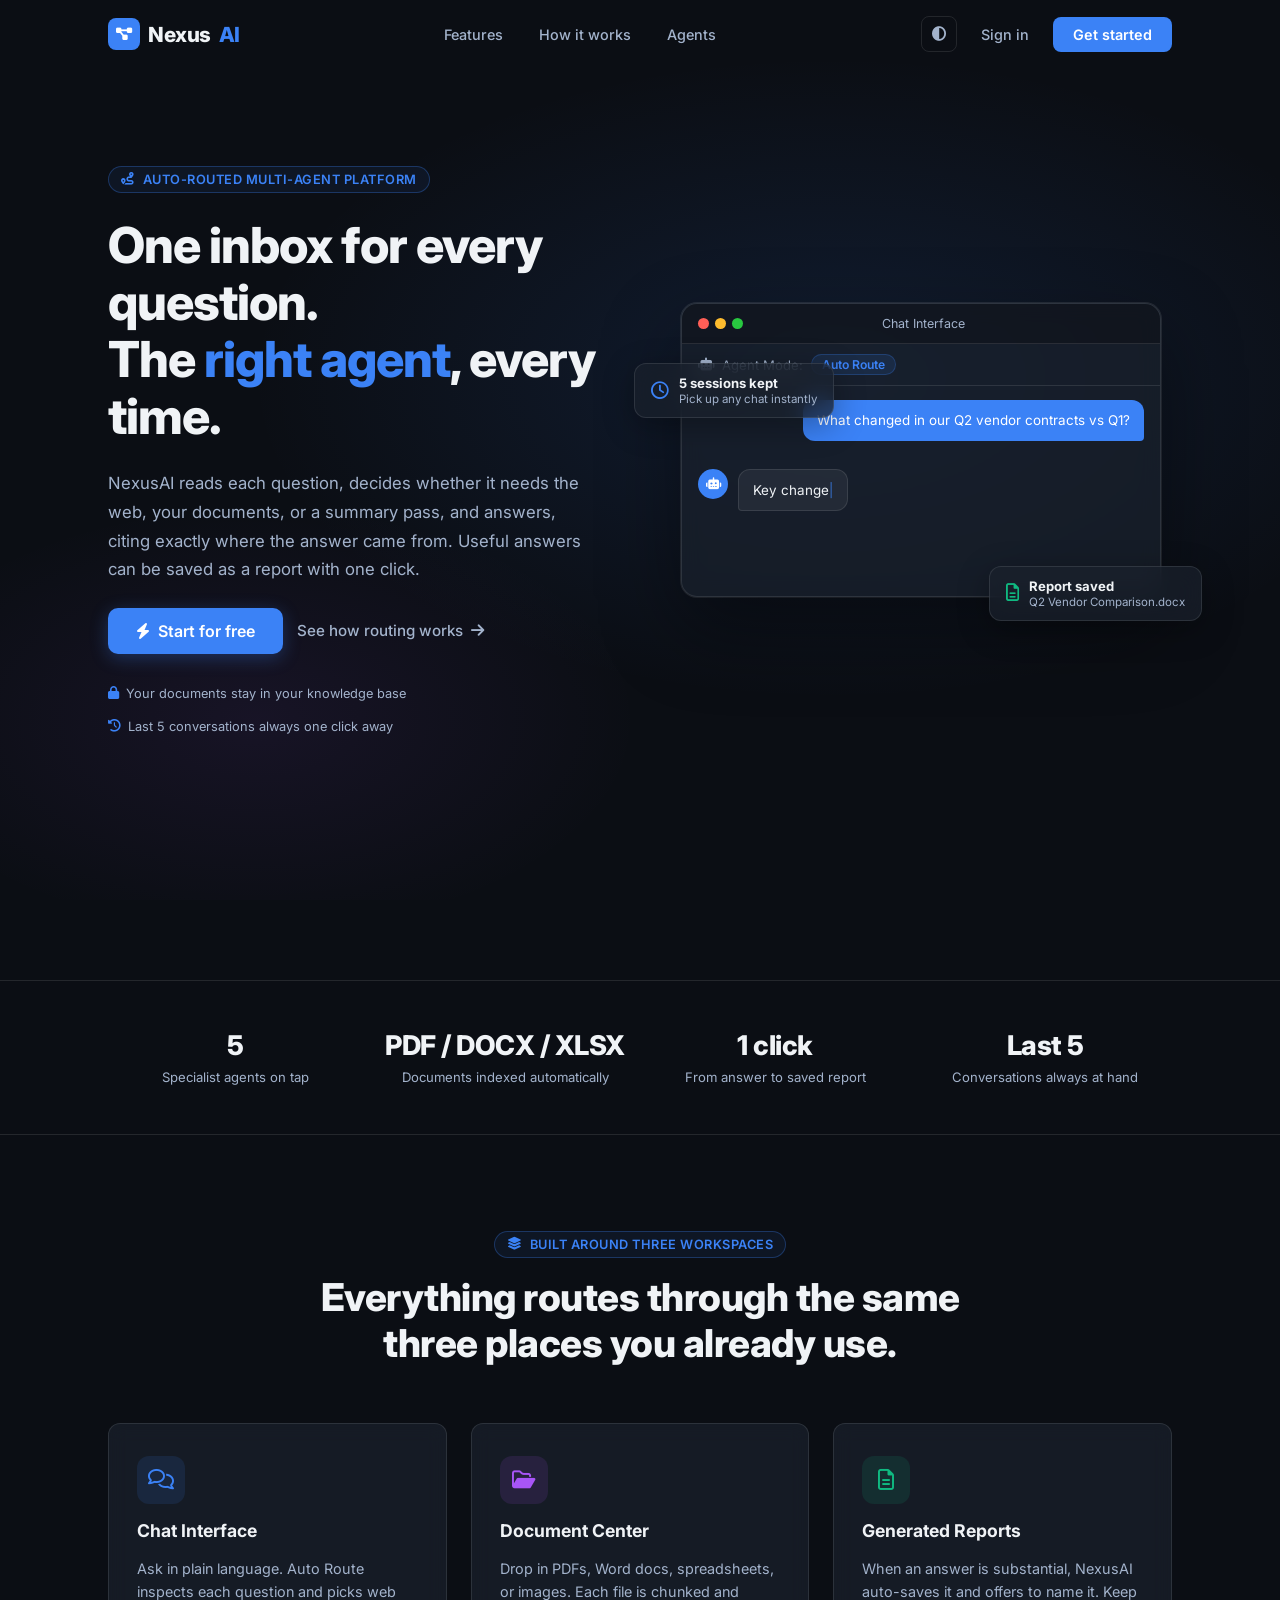
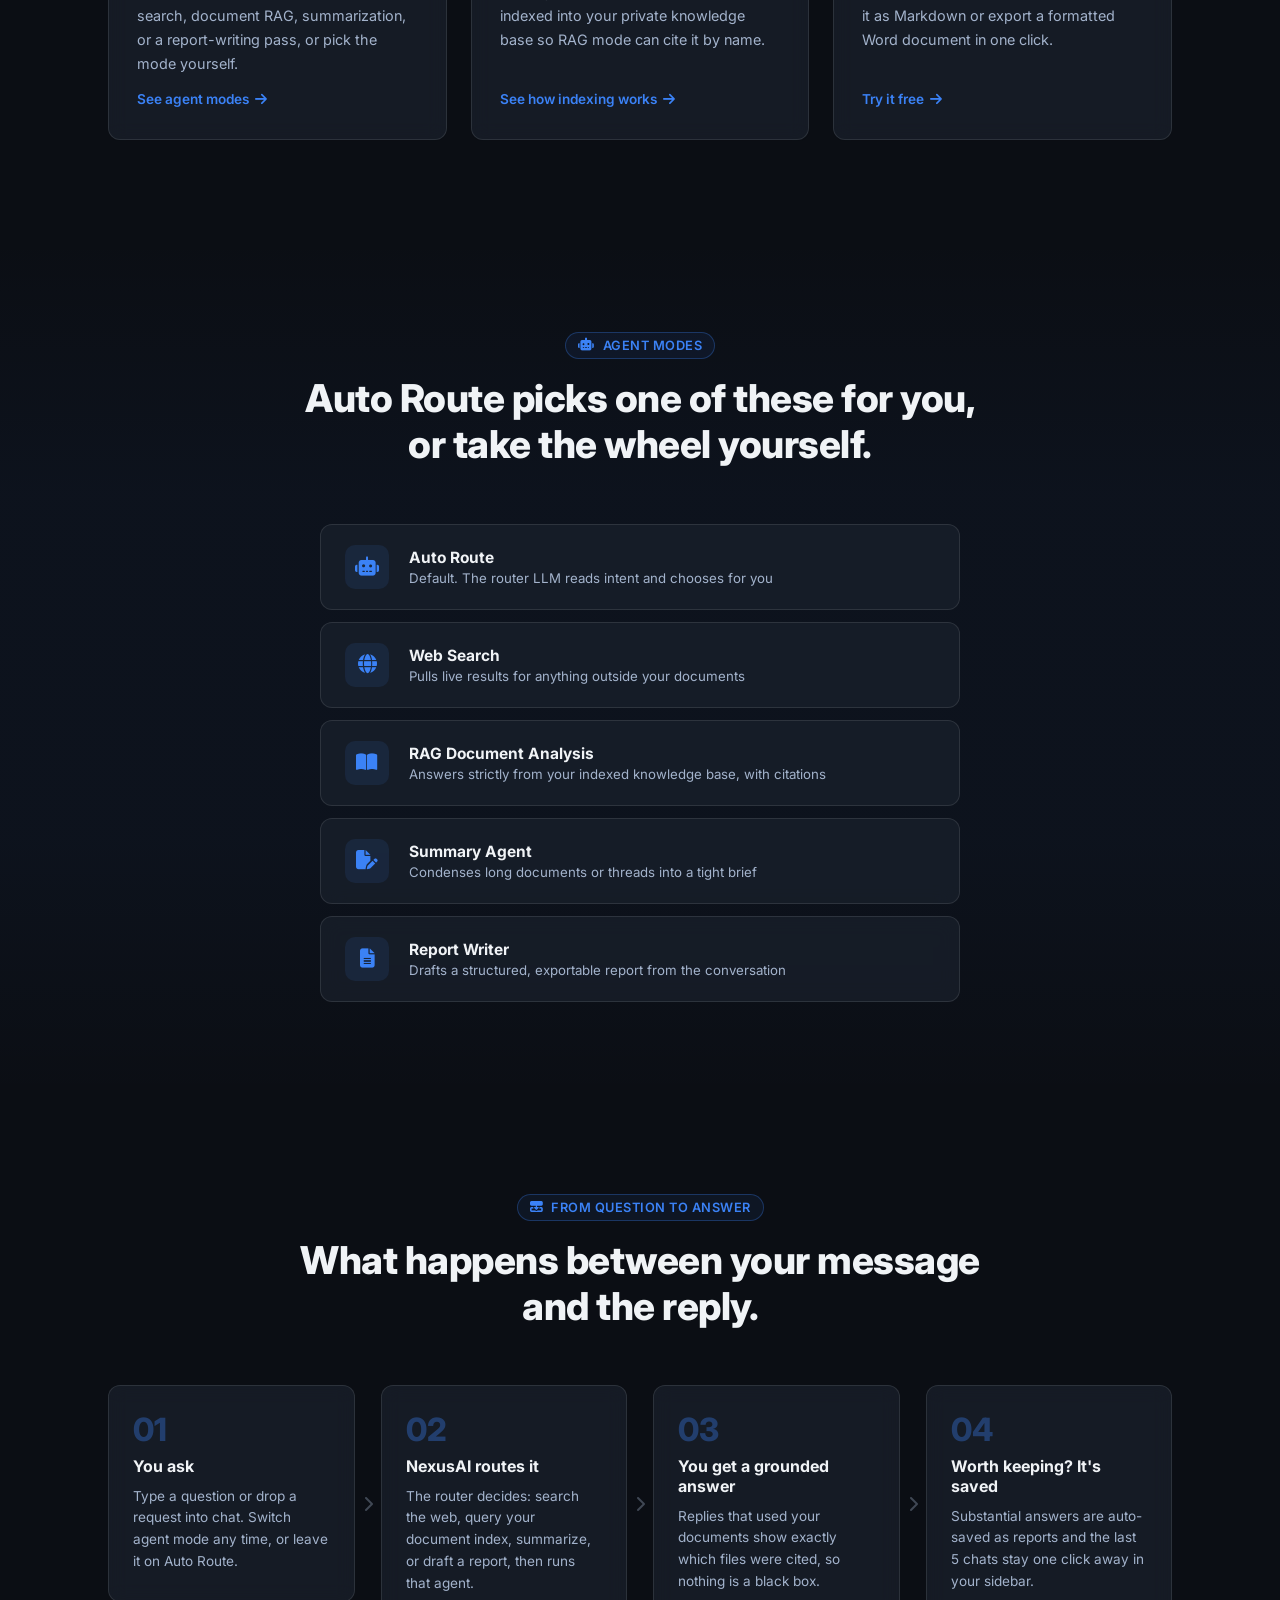
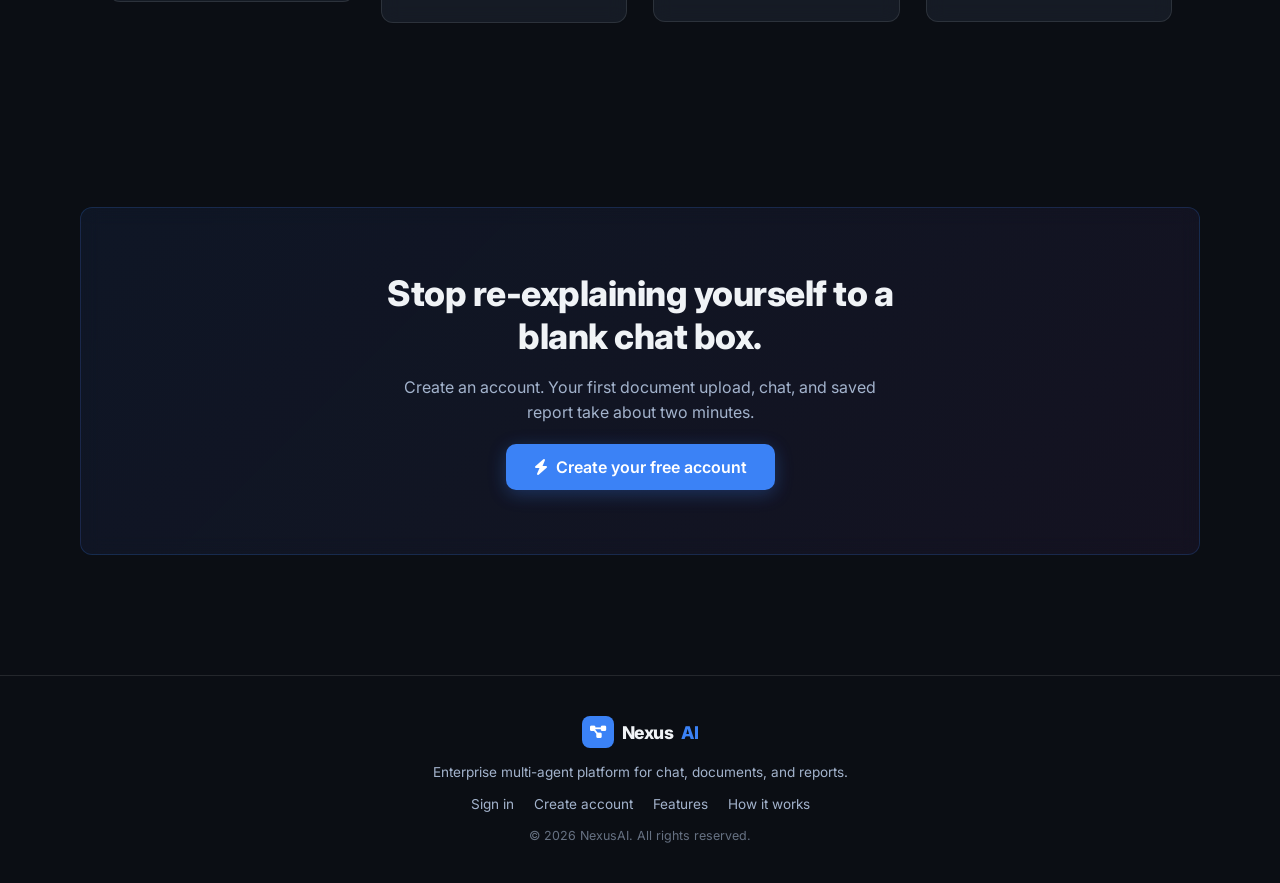
==== frontend/landing.html @ b915a21a "Done some changes , added fetaure of session hisotry tab too" ====
<!DOCTYPE html>
<html lang="en" data-theme="dark">
<head>
    <meta charset="UTF-8">
    <meta name="viewport" content="width=device-width, initial-scale=1.0">
    <title>NexusAI &mdash; Enterprise Multi-Agent AI Platform</title>
    <meta name="description" content="NexusAI routes every question to the right agent, grounds answers in your own documents, and turns the good ones into reports, automatically.">

    <!-- Fonts -->
    <link rel="preconnect" href="https://fonts.googleapis.com">
    <link rel="preconnect" href="https://fonts.gstatic.com" crossorigin>
    <link href="https://fonts.googleapis.com/css2?family=Inter:wght@300;400;500;600;700;800&display=swap" rel="stylesheet">
    <!-- Icons -->
    <link rel="stylesheet" href="https://cdnjs.cloudflare.com/ajax/libs/font-awesome/6.4.0/css/all.min.css">
    <!-- Shared product theme + landing-only styles -->
    <link rel="stylesheet" href="css/style.css?v=5">
    <link rel="stylesheet" href="css/landing.css?v=1">
</head>
<body class="landing-body">

    <!-- Nav -->
    <header class="ld-nav" id="ld-nav">
        <div class="ld-container ld-nav-inner">
            <div class="ld-brand">
                <span class="ld-brand-mark"><i class="fa-solid fa-diagram-project"></i></span>
                Nexus<span class="highlight">AI</span>
            </div>
            <nav class="ld-nav-links">
                <a href="#features">Features</a>
                <a href="#workflow">How it works</a>
                <a href="#agents">Agents</a>
            </nav>
            <div class="ld-nav-actions">
                <button class="ld-icon-btn" id="ld-theme-toggle" title="Toggle theme" aria-label="Toggle theme">
                    <i class="fa-solid fa-circle-half-stroke"></i>
                </button>
                <a href="login.html" class="ld-link-btn">Sign in</a>
                <a href="register.html" class="primary-btn ld-cta-btn">Get started</a>
            </div>
        </div>
    </header>

    <main>
        <!-- Hero -->
        <section class="ld-hero">
            <div class="ld-hero-glow" aria-hidden="true"></div>
            <div class="ld-container ld-hero-grid">
                <div class="ld-hero-copy">
                    <span class="ld-eyebrow"><i class="fa-solid fa-route"></i> Auto-routed multi-agent platform</span>
                    <h1>One inbox for every question.<br>The <span class="highlight">right agent</span>, every time.</h1>
                    <p class="ld-hero-sub">
                        NexusAI reads each question, decides whether it needs the web, your documents, or a summary
                        pass, and answers, citing exactly where the answer came from. Useful answers can be saved
                        as a report with one click.
                    </p>
                    <div class="ld-hero-actions">
                        <a href="register.html" class="primary-btn ld-cta-btn ld-cta-lg">
                            <i class="fa-solid fa-bolt"></i> Start for free
                        </a>
                        <a href="#workflow" class="ld-ghost-btn">
                            See how routing works <i class="fa-solid fa-arrow-right"></i>
                        </a>
                    </div>
                    <div class="ld-hero-trust">
                        <div class="ld-trust-item"><i class="fa-solid fa-lock"></i> Your documents stay in your knowledge base</div>
                        <div class="ld-trust-item"><i class="fa-solid fa-clock-rotate-left"></i> Last 5 conversations always one click away</div>
                    </div>
                </div>

                <!-- Signature element: live recreation of the actual chat UI -->
                <div class="ld-hero-mockup">
                    <div class="ld-mockup-window glass-panel">
                        <div class="ld-mockup-titlebar">
                            <div class="ld-mockup-dots"><span></span><span></span><span></span></div>
                            <span class="ld-mockup-titletext">Chat Interface</span>
                        </div>
                        <div class="ld-mockup-agentbar">
                            <i class="fa-solid fa-robot"></i>
                            <span>Agent Mode:</span>
                            <span class="ld-mockup-pill" id="ld-agent-pill">Auto Route</span>
                        </div>
                        <div class="ld-mockup-msg ld-mockup-msg-user">
                            <div class="ld-mockup-bubble">What changed in our Q2 vendor contracts vs Q1?</div>
                        </div>
                        <div class="ld-mockup-msg ld-mockup-msg-bot">
                            <div class="ld-mockup-avatar"><i class="fa-solid fa-robot"></i></div>
                            <div class="ld-mockup-bubble">
                                <span id="ld-type-target"></span><span class="ld-cursor">|</span>
                            </div>
                        </div>
                        <div class="ld-mockup-sources" id="ld-mockup-sources">
                            <span class="source-label"><i class="fa-solid fa-book-open"></i> From your documents:</span>
                            <span class="source-pill"><i class="fa-regular fa-file-pdf"></i> vendor_contract_q1.pdf</span>
                            <span class="source-pill"><i class="fa-regular fa-file-pdf"></i> vendor_contract_q2.pdf</span>
                        </div>
                    </div>
                    <div class="ld-floating-card ld-floating-report">
                        <i class="fa-regular fa-file-lines"></i>
                        <div>
                            <strong>Report saved</strong>
                            <span>Q2 Vendor Comparison.docx</span>
                        </div>
                    </div>
                    <div class="ld-floating-card ld-floating-history">
                        <i class="fa-regular fa-clock"></i>
                        <div>
                            <strong>5 sessions kept</strong>
                            <span>Pick up any chat instantly</span>
                        </div>
                    </div>
                </div>
            </div>
        </section>

        <!-- Stat strip -->
        <section class="ld-stats">
            <div class="ld-container ld-stats-row">
                <div class="ld-stat"><span class="ld-stat-num">5</span><span class="ld-stat-label">Specialist agents on tap</span></div>
                <div class="ld-stat"><span class="ld-stat-num">PDF / DOCX / XLSX</span><span class="ld-stat-label">Documents indexed automatically</span></div>
                <div class="ld-stat"><span class="ld-stat-num">1 click</span><span class="ld-stat-label">From answer to saved report</span></div>
                <div class="ld-stat"><span class="ld-stat-num">Last 5</span><span class="ld-stat-label">Conversations always at hand</span></div>
            </div>
        </section>

        <!-- Features -->
        <section class="ld-section" id="features">
            <div class="ld-container">
                <div class="ld-section-head">
                    <span class="ld-eyebrow"><i class="fa-solid fa-layer-group"></i> Built around three workspaces</span>
                    <h2>Everything routes through the same three places you already use.</h2>
                </div>

                <div class="ld-feature-grid">
                    <article class="ld-feature-card glass-panel">
                        <div class="ld-feature-icon" style="--icon-color:#3b82f6"><i class="fa-regular fa-comments"></i></div>
                        <h3>Chat Interface</h3>
                        <p>Ask in plain language. Auto Route inspects each question and picks web search, document
                        RAG, summarization, or a report-writing pass, or pick the mode yourself.</p>
                        <a class="ld-feature-link" href="#agents">See agent modes <i class="fa-solid fa-arrow-right"></i></a>
                    </article>

                    <article class="ld-feature-card glass-panel">
                        <div class="ld-feature-icon" style="--icon-color:#a855f7"><i class="fa-regular fa-folder-open"></i></div>
                        <h3>Document Center</h3>
                        <p>Drop in PDFs, Word docs, spreadsheets, or images. Each file is chunked and indexed into
                        your private knowledge base so RAG mode can cite it by name.</p>
                        <a class="ld-feature-link" href="#workflow">See how indexing works <i class="fa-solid fa-arrow-right"></i></a>
                    </article>

                    <article class="ld-feature-card glass-panel">
                        <div class="ld-feature-icon" style="--icon-color:#10b981"><i class="fa-regular fa-file-lines"></i></div>
                        <h3>Generated Reports</h3>
                        <p>When an answer is substantial, NexusAI auto-saves it and offers to name it. Keep it as
                        Markdown or export a formatted Word document in one click.</p>
                        <a class="ld-feature-link" href="register.html">Try it free <i class="fa-solid fa-arrow-right"></i></a>
                    </article>
                </div>
            </div>
        </section>

        <!-- Agent modes detail -->
        <section class="ld-section ld-agents-section" id="agents">
            <div class="ld-container">
                <div class="ld-section-head">
                    <span class="ld-eyebrow"><i class="fa-solid fa-robot"></i> Agent modes</span>
                    <h2>Auto Route picks one of these for you, or take the wheel yourself.</h2>
                </div>
                <div class="ld-agent-list">
                    <div class="ld-agent-row glass-panel">
                        <span class="ld-agent-emoji"><i class="fa-solid fa-robot"></i></span>
                        <div class="ld-agent-text"><strong>Auto Route</strong><span>Default. The router LLM reads intent and chooses for you</span></div>
                    </div>
                    <div class="ld-agent-row glass-panel">
                        <span class="ld-agent-emoji"><i class="fa-solid fa-globe"></i></span>
                        <div class="ld-agent-text"><strong>Web Search</strong><span>Pulls live results for anything outside your documents</span></div>
                    </div>
                    <div class="ld-agent-row glass-panel">
                        <span class="ld-agent-emoji"><i class="fa-solid fa-book-open"></i></span>
                        <div class="ld-agent-text"><strong>RAG Document Analysis</strong><span>Answers strictly from your indexed knowledge base, with citations</span></div>
                    </div>
                    <div class="ld-agent-row glass-panel">
                        <span class="ld-agent-emoji"><i class="fa-solid fa-file-pen"></i></span>
                        <div class="ld-agent-text"><strong>Summary Agent</strong><span>Condenses long documents or threads into a tight brief</span></div>
                    </div>
                    <div class="ld-agent-row glass-panel">
                        <span class="ld-agent-emoji"><i class="fa-solid fa-file-lines"></i></span>
                        <div class="ld-agent-text"><strong>Report Writer</strong><span>Drafts a structured, exportable report from the conversation</span></div>
                    </div>
                </div>
            </div>
        </section>

        <!-- How it works -->
        <section class="ld-section" id="workflow">
            <div class="ld-container">
                <div class="ld-section-head">
                    <span class="ld-eyebrow"><i class="fa-solid fa-diagram-next"></i> From question to answer</span>
                    <h2>What happens between your message and the reply.</h2>
                </div>

                <div class="ld-flow">
                    <div class="ld-flow-step glass-panel">
                        <span class="ld-flow-index">01</span>
                        <h4>You ask</h4>
                        <p>Type a question or drop a request into chat. Switch agent mode any time, or leave it on Auto Route.</p>
                    </div>
                    <i class="fa-solid fa-chevron-right ld-flow-arrow" aria-hidden="true"></i>
                    <div class="ld-flow-step glass-panel">
                        <span class="ld-flow-index">02</span>
                        <h4>NexusAI routes it</h4>
                        <p>The router decides: search the web, query your document index, summarize, or draft a report, then runs that agent.</p>
                    </div>
                    <i class="fa-solid fa-chevron-right ld-flow-arrow" aria-hidden="true"></i>
                    <div class="ld-flow-step glass-panel">
                        <span class="ld-flow-index">03</span>
                        <h4>You get a grounded answer</h4>
                        <p>Replies that used your documents show exactly which files were cited, so nothing is a black box.</p>
                    </div>
                    <i class="fa-solid fa-chevron-right ld-flow-arrow" aria-hidden="true"></i>
                    <div class="ld-flow-step glass-panel">
                        <span class="ld-flow-index">04</span>
                        <h4>Worth keeping? It's saved</h4>
                        <p>Substantial answers are auto-saved as reports and the last 5 chats stay one click away in your sidebar.</p>
                    </div>
                </div>
            </div>
        </section>

        <!-- CTA -->
        <section class="ld-cta-section">
            <div class="ld-container ld-cta-box glass-panel">
                <h2>Stop re-explaining yourself to a blank chat box.</h2>
                <p>Create an account. Your first document upload, chat, and saved report take about two minutes.</p>
                <a href="register.html" class="primary-btn ld-cta-btn ld-cta-lg">
                    <i class="fa-solid fa-bolt"></i> Create your free account
                </a>
            </div>
        </section>
    </main>

    <!-- Footer -->
    <footer class="ld-footer">
        <div class="ld-container ld-footer-inner">
            <div class="ld-brand ld-footer-brand">
                <span class="ld-brand-mark"><i class="fa-solid fa-diagram-project"></i></span>
                Nexus<span class="highlight">AI</span>
            </div>
            <p class="ld-footer-tag">Enterprise multi-agent platform for chat, documents, and reports.</p>
            <div class="ld-footer-links">
                <a href="login.html">Sign in</a>
                <a href="register.html">Create account</a>
                <a href="#features">Features</a>
                <a href="#workflow">How it works</a>
            </div>
            <p class="ld-footer-copy">&copy; <span id="ld-year"></span> NexusAI. All rights reserved.</p>
        </div>
    </footer>

    <script src="js/landing.js?v=1"></script>
</body>
</html>
---- frontend/css/style.css ----
/* CSS Custom Properties & Theming */
:root {
    /* Dark Theme (Default) */
    --bg-main: #0B0E14;
    --bg-sidebar: #121822;
    --bg-panel: rgba(26, 33, 45, 0.7);
    --border-color: rgba(255, 255, 255, 0.1);
    
    --text-primary: #f0f3f6;
    --text-secondary: #a3b3cc;
    
    --accent-color: #3b82f6;
    --accent-hover: #2563eb;
    
    --success: #10b981;
    --error: #ef4444;
    --warning: #f59e0b;
    
    --font-family: 'Inter', sans-serif;
    
    --transition-fast: 0.2s ease;
}

[data-theme="light"] {
    --bg-main: #f8fafc;
    --bg-sidebar: #ffffff;
    --bg-panel: rgba(255, 255, 255, 0.9);
    --border-color: rgba(0, 0, 0, 0.1);
    
    --text-primary: #1e293b;
    --text-secondary: #64748b;
}

/* Global Reset */
* { box-sizing: border-box; margin: 0; padding: 0; }

body {
    font-family: var(--font-family);
    background-color: var(--bg-main);
    color: var(--text-primary);
    overflow: hidden;
    height: 100vh;
}

/* Glassmorphism Classes */
.glass-panel {
    background: var(--bg-panel);
    backdrop-filter: blur(10px);
    -webkit-backdrop-filter: blur(10px);
    border: 1px solid var(--border-color);
    border-radius: 12px;
}

/* App Layout */
.app-layout {
    display: flex;
    height: 100vh;
}

/* Sidebar */
.sidebar {
    width: 280px;
    background-color: var(--bg-sidebar);
    border-right: 1px solid var(--border-color);
    display: flex;
    flex-direction: column;
    padding: 20px;
    transition: var(--transition-fast);
}

.brand { text-align: center; margin-bottom: 20px; }
.sidebar-header { margin-bottom: 24px; padding-left: 10px; }
.sidebar-header h2 { font-weight: 700; font-size: 1.5rem; letter-spacing: -0.5px;}
.highlight { color: var(--accent-color); }

.new-chat-btn {
    background-color: var(--accent-color);
    color: white;
    border: none;
    padding: 12px;
    border-radius: 8px;
    font-weight: 600;
    font-size: 0.95rem;
    cursor: pointer;
    transition: var(--transition-fast);
    display: flex;
    align-items: center;
    justify-content: center;
    gap: 8px;
    margin-bottom: 24px;
}
.new-chat-btn:hover { background-color: var(--accent-hover); transform: translateY(-1px); }

.nav-group { margin-bottom: 20px; flex: 1; overflow-y: auto;}
.nav-group h3 { font-size: 0.75rem; text-transform: uppercase; color: var(--text-secondary); margin-bottom: 12px; padding-left: 10px; font-weight: 600; letter-spacing: 0.5px;}

.nav-links { list-style: none; }
.nav-links li {
    padding: 10px 12px;
    border-radius: 8px;
    margin-bottom: 4px;
    cursor: pointer;
    color: var(--text-secondary);
    display: flex;
    align-items: center;
    gap: 12px;
    font-size: 0.95rem;
    font-weight: 500;
    transition: var(--transition-fast);
}
.nav-links li:hover { background: rgba(255, 255, 255, 0.05); color: var(--text-primary); }
.nav-links li.active { background: rgba(59, 130, 246, 0.1); color: var(--accent-color); font-weight: 600;}
[data-theme="light"] .nav-links li:hover { background: rgba(0, 0, 0, 0.05); }

.sidebar-footer { border-top: 1px solid var(--border-color); padding-top: 20px; }

/* Main Content Area */
.main-content {
    flex: 1;
    display: flex;
    flex-direction: column;
    position: relative;
    overflow: hidden;
}

.page-section {
    display: none;
    flex-direction: column;
    height: 100%;
    padding: 20px 40px;
    overflow-y: auto;
}
.page-section.active { display: flex; }

.page-header { margin-bottom: 30px; display: flex; justify-content: space-between; align-items: center; }

/* Chat UI */
.chat-container { flex: 1; display: flex; flex-direction: column; max-width: 900px; margin: 0 auto; width: 100%; position: relative;}
.chat-messages { flex: 1; overflow-y: auto; padding-bottom: 100px; }
.message { display: flex; gap: 16px; margin-bottom: 24px; animation: fadeIn 0.3s ease; }
@keyframes fadeIn { from { opacity: 0; transform: translateY(10px); } to { opacity: 1; transform: translateY(0); } }

.message .avatar {
    width: 36px; height: 36px; border-radius: 50%; display: flex; align-items: center; justify-content: center; font-size: 1.1rem; flex-shrink: 0;
}
.user-msg .avatar { background: var(--bg-panel); border: 1px solid var(--border-color); }
.assistant-msg .avatar { background: var(--accent-color); color: white; }

.message .content { flex: 1; line-height: 1.6; font-size: 0.95rem; }
.message .content p { margin-bottom: 12px; }
.message .content pre { background: #1e1e1e; padding: 12px; border-radius: 8px; overflow-x: auto; font-family: monospace; }
.message .content code { font-family: monospace; background: rgba(128,128,128,0.2); padding: 2px 4px; border-radius: 4px; }

/* Chat Input */
.chat-input-area {
    position: absolute; bottom: 20px; left: 0; right: 0; padding-top: 10px; background: linear-gradient(0deg, var(--bg-main) 80%, transparent);
}
.input-wrapper { display: flex; align-items: flex-end; padding: 12px 16px; border-radius: 12px; }
.input-wrapper textarea {
    flex: 1; background: transparent; border: none; color: var(--text-primary); font-family: var(--font-family); font-size: 1rem; resize: none; max-height: 200px; outline: none; padding: 4px 0; line-height: 1.5;
}
.send-btn { 
    background: var(--accent-color); color: white; border: none; width: 36px; height: 36px; border-radius: 8px; cursor: pointer; transition: 0.2s; display: flex; align-items: center; justify-content: center;
}
.send-btn:hover { background: var(--accent-hover); }

/* Document Center UI & General Components */
.dashboard-stats { display: flex; gap: 20px; margin-bottom: 30px; }
.stat-card { padding: 20px; flex: 1; display: flex; align-items: center; gap: 20px; border-radius: 12px; }
.stat-card i { font-size: 2rem; color: var(--accent-color); }
.stat-info .stat-value { font-size: 1.8rem; font-weight: 700; display: block;}
.stat-info .stat-label { color: var(--text-secondary); font-size: 0.85rem;}

.upload-area {
    border: 2px dashed var(--border-color);
    padding: 36px 40px;
    text-align: center;
    border-radius: 16px;
    margin-bottom: 24px;
    transition: 0.3s;
    display: flex;
    flex-direction: column;
    align-items: center;
}
.upload-area.dragover { border-color: var(--accent-color); background: rgba(59, 130, 246, 0.05); }
.display-icon { font-size: 3rem; color: var(--text-secondary); margin-bottom: 16px; }

.primary-btn { background: var(--accent-color); color: #ffffff; border: none; padding: 10px 20px; border-radius: 8px; font-weight: 600; font-size: 0.95rem; cursor: pointer; }
.primary-btn:hover { background: var(--accent-hover); }

.data-table { width: 100%; border-collapse: collapse; text-align: left; }
.data-table th, .data-table td { padding: 14px 16px; border-bottom: 1px solid var(--border-color); }
.data-table th { color: var(--text-secondary); font-weight: 600; font-size: 0.85rem; text-transform: uppercase; }

/* Auth Layout */
.container-centered { display: flex; align-items: center; justify-content: center; }
.auth-card { width: 100%; max-width: 400px; padding: 40px; text-align: center; }
.input-group { position: relative; margin-bottom: 20px; }
.input-group i { position: absolute; left: 14px; top: 14px; color: var(--text-secondary); }
.input-group input { width: 100%; padding: 12px 14px 12px 40px; background: rgba(0,0,0,0.2); border: 1px solid var(--border-color); border-radius: 8px; color: var(--text-primary); outline: none; font-family: var(--font-family); font-size: 0.95rem; transition: var(--transition-fast); }
.input-group input:focus { border-color: var(--accent-color); }
.input-group input:-webkit-autofill,
.input-group input:-webkit-autofill:hover,
.input-group input:-webkit-autofill:focus {
    -webkit-text-fill-color: var(--text-primary);
    -webkit-box-shadow: 0 0 0px 1000px rgba(0,0,0,0.2) inset;
    box-shadow: 0 0 0px 1000px rgba(0,0,0,0.2) inset;
    caret-color: var(--text-primary);
}
[data-theme="light"] .input-group input { background: white;}
[data-theme="light"] .input-group input:-webkit-autofill,
[data-theme="light"] .input-group input:-webkit-autofill:hover,
[data-theme="light"] .input-group input:-webkit-autofill:focus {
    -webkit-text-fill-color: var(--text-primary);
    -webkit-box-shadow: 0 0 0px 1000px white inset;
    box-shadow: 0 0 0px 1000px white inset;
}
.full-width { width: 100%; }

.divider { display: flex; align-items: center; text-align: center; color: var(--text-secondary); font-size: 0.8rem; margin: 20px 0; }
.divider::before, .divider::after { content: ""; flex: 1; border-bottom: 1px solid var(--border-color); }
.divider span { padding: 0 12px; }

.oauth-btn {
    display: flex;
    align-items: center;
    justify-content: center;
    gap: 10px;
    background: var(--bg-panel);
    border: 1px solid var(--border-color);
    color: var(--text-primary);
    padding: 12px 20px;
    border-radius: 8px;
    font-weight: 500;
    font-size: 0.95rem;
    font-family: var(--font-family);
    cursor: pointer;
    transition: var(--transition-fast);
}
.oauth-btn i { color: #ea4335; font-size: 1rem; }
.oauth-btn:hover { background: rgba(255, 255, 255, 0.06); border-color: var(--accent-color); transform: translateY(-1px); }
[data-theme="light"] .oauth-btn { background: white; }
[data-theme="light"] .oauth-btn:hover { background: #f8fafc; }

.error-text { color: var(--error); font-size: 0.85rem; margin-top: 16px; }

.auth-footer { margin-top: 24px; font-size: 0.9rem; color: var(--text-secondary); }
.auth-footer a { color: var(--accent-color); font-weight: 600; text-decoration: none; }
.auth-footer a:hover { text-decoration: underline; }

/* ── Document Center ── */
.doc-center-tip {
    display: flex;
    align-items: center;
    gap: 10px;
    padding: 10px 16px;
    font-size: 0.85rem;
    color: var(--text-secondary);
    border-radius: 8px;
}

.upload-type-pills {
    display: flex;
    flex-wrap: wrap;
    justify-content: center;
    gap: 8px;
    margin-bottom: 20px;
}

.type-pill {
    display: inline-flex;
    align-items: center;
    gap: 6px;
    padding: 4px 12px;
    border-radius: 20px;
    font-size: 0.78rem;
    font-weight: 500;
    background: rgba(59,130,246,0.08);
    border: 1px solid rgba(59,130,246,0.2);
    color: var(--text-secondary);
}

.progress-bar-container {
    width: 100%;
    max-width: 400px;
    margin: 16px auto 0;
    background: rgba(255,255,255,0.07);
    border-radius: 8px;
    height: 6px;
    overflow: hidden;
}

.progress-bar {
    height: 100%;
    background: linear-gradient(90deg, var(--accent-color), #a855f7);
    border-radius: 8px;
    transition: width 0.3s ease;
}

.documents-list-container { margin-top: 10px; }

.doc-name-cell {
    display: flex;
    align-items: center;
    gap: 10px;
    max-width: 280px;
}

.doc-filename {
    overflow: hidden;
    text-overflow: ellipsis;
    white-space: nowrap;
    max-width: 240px;
}

.file-type-badge {
    background: rgba(255,255,255,0.06);
    border: 1px solid var(--border-color);
    color: var(--text-secondary);
    padding: 3px 8px;
    border-radius: 4px;
    font-size: 0.72rem;
    font-weight: 600;
    letter-spacing: 0.5px;
}

.doc-status-badge {
    display: inline-block;
    padding: 3px 10px;
    border-radius: 20px;
    font-size: 0.75rem;
    font-weight: 600;
}
.status-indexed  { background: rgba(16,185,129,0.12); color: #10b981; }
.status-failed   { background: rgba(239,68,68,0.12);  color: #ef4444; }
.status-noindex  { background: rgba(245,158,11,0.12); color: #f59e0b; }
.status-pending  { background: rgba(59,130,246,0.12); color: var(--accent-color); }

.doc-delete-btn {
    background: transparent;
    border: 1px solid rgba(239,68,68,0.3);
    color: #ef4444;
    width: 32px;
    height: 32px;
    border-radius: 6px;
    cursor: pointer;
    transition: var(--transition-fast);
    display: flex;
    align-items: center;
    justify-content: center;
}
.doc-delete-btn:hover { background: rgba(239,68,68,0.1); border-color: #ef4444; }

/* ── Upload zone browse button ── */
.upload-browse-btn {
    display: inline-flex;
    align-items: center;
    gap: 8px;
    background: linear-gradient(135deg, var(--accent-color), #6366f1);
    color: #fff;
    border: none;
    padding: 11px 28px;
    border-radius: 50px;
    font-family: var(--font-family);
    font-weight: 600;
    font-size: 0.95rem;
    cursor: pointer;
    box-shadow: 0 4px 18px rgba(59,130,246,0.35);
    transition: var(--transition-fast);
    margin-top: 4px;
}
.upload-browse-btn:hover {
    transform: translateY(-2px);
    box-shadow: 0 6px 24px rgba(59,130,246,0.5);
    background: linear-gradient(135deg, var(--accent-hover), #4f46e5);
}
.upload-browse-btn:active { transform: translateY(0); }

.refresh-btn {
    display: inline-flex;
    align-items: center;
    gap: 7px;
    background: rgba(59,130,246,0.1);
    border: 1px solid rgba(59,130,246,0.35);
    color: var(--accent-color);
    padding: 7px 18px;
    border-radius: 50px;
    font-family: var(--font-family);
    font-size: 0.85rem;
    font-weight: 600;
    cursor: pointer;
    transition: var(--transition-fast);
}
.refresh-btn:hover {
    background: rgba(59,130,246,0.2);
    border-color: var(--accent-color);
    color: #fff;
    transform: translateY(-1px);
}
.refresh-btn i { transition: transform 0.4s ease; }
.refresh-btn:hover i { transform: rotate(180deg); }

/* ── RAG Banner in Chat ── */
.rag-banner {
    display: flex;
    align-items: center;
    gap: 10px;
    background: rgba(168,85,247,0.08);
    border: 1px solid rgba(168,85,247,0.25);
    color: #a855f7;
    padding: 8px 16px;
    border-radius: 8px;
    font-size: 0.85rem;
    animation: fadeIn 0.3s ease;
}
.rag-banner.hidden { display: none; }

/* ── Source Citations in Chat Messages ── */
.source-citations {
    margin-top: 14px;
    padding-top: 12px;
    border-top: 1px solid var(--border-color);
    display: flex;
    flex-wrap: wrap;
    align-items: center;
    gap: 8px;
}

.source-label {
    font-size: 0.78rem;
    color: var(--text-secondary);
    font-weight: 600;
    display: flex;
    align-items: center;
    gap: 6px;
    white-space: nowrap;
}

.source-pill {
    display: inline-flex;
    align-items: center;
    gap: 6px;
    padding: 3px 10px;
    background: rgba(59,130,246,0.08);
    border: 1px solid rgba(59,130,246,0.2);
    color: var(--accent-color);
    border-radius: 20px;
    font-size: 0.78rem;
    font-weight: 500;
    text-decoration: none;
    max-width: 260px;
    overflow: hidden;
    text-overflow: ellipsis;
    white-space: nowrap;
    transition: var(--transition-fast);
}
a.source-pill:hover {
    background: rgba(59,130,246,0.18);
    border-color: var(--accent-color);
}

/* ── Misc ── */
.placeholder-text { color: var(--text-secondary); font-style: italic; }

/* Toast Notifications */
.toast-container { position: fixed; top: 20px; right: 20px; z-index: 9999; display: flex; flex-direction: column; gap: 10px; }
.toast { background: var(--bg-panel); color: var(--text-primary); padding: 12px 20px; border-radius: 8px; border-left: 4px solid var(--accent-color); box-shadow: 0 4px 6px rgba(0,0,0,0.1); animation: slideIn 0.3s ease;}
@keyframes slideIn { from { transform: translateX(100%); } to { transform: translateX(0); } }

.hidden-file-input { display: none; }
.mt-2 { margin-top: 20px; }

.agent-selector select { background: transparent; color: var(--text-primary); border: 1px solid var(--border-color); padding: 8px 12px; border-radius: 6px; outline: none; margin-left: 10px;}
.agent-status { font-size: 0.75rem; color: var(--text-secondary); padding-left: 10px; margin-top: 8px; }

.reports-grid { display: grid; grid-template-columns: repeat(auto-fill, minmax(280px, 1fr)); gap: 20px; }
.report-card { padding: 20px; border-radius: 12px; display: flex; flex-direction: column; gap: 10px; }
.report-card h3 { font-size: 1.1rem; }
.report-preview {
    color: var(--text-secondary);
    font-size: 0.82rem;
    line-height: 1.5;
    display: -webkit-box;
    -webkit-line-clamp: 3;
    -webkit-box-orient: vertical;
    overflow: hidden;
}
.report-actions { display: flex; gap: 10px; margin-top: auto; }
.report-actions button { flex: 1; padding: 8px; background: transparent; border: 1px solid var(--border-color); color: var(--text-primary); border-radius: 6px; cursor: pointer;}
.report-actions button:hover { background: rgba(255,255,255,0.05); }
.report-actions .report-delete-btn { flex: 0 0 auto; width: 38px; border-color: rgba(239,68,68,0.3); color: #ef4444; }
.report-actions .report-delete-btn:hover { background: rgba(239,68,68,0.1); border-color: #ef4444; }

/* ── Report popup & viewer modals ── */
.modal-overlay {
    position: fixed;
    inset: 0;
    background: rgba(0,0,0,0.55);
    display: flex;
    align-items: center;
    justify-content: center;
    z-index: 10000;
    animation: fadeIn 0.2s ease;
}
.modal-overlay.hidden { display: none; }

.modal-box {
    width: 100%;
    max-width: 440px;
    padding: 28px;
    border-radius: 16px;
    margin: 20px;
}
.modal-box-wide { max-width: 720px; max-height: 80vh; display: flex; flex-direction: column; }

.modal-icon {
    width: 48px; height: 48px; border-radius: 12px;
    background: rgba(59,130,246,0.12); color: var(--accent-color);
    display: flex; align-items: center; justify-content: center;
    font-size: 1.3rem; margin-bottom: 16px;
}

.modal-box h3 { font-size: 1.25rem; margin-bottom: 8px; }
.modal-sub { color: var(--text-secondary); font-size: 0.88rem; line-height: 1.5; margin-bottom: 20px; }

.modal-field { margin-bottom: 18px; }
.modal-field label { display: block; font-size: 0.8rem; font-weight: 600; color: var(--text-secondary); margin-bottom: 8px; }
.modal-field input[type="text"] {
    width: 100%; padding: 10px 12px; background: rgba(0,0,0,0.2);
    border: 1px solid var(--border-color); border-radius: 8px;
    color: var(--text-primary); font-family: var(--font-family); font-size: 0.92rem; outline: none;
}
.modal-field input[type="text"]:focus { border-color: var(--accent-color); }
[data-theme="light"] .modal-field input[type="text"] { background: white; }

.format-toggle { display: flex; gap: 10px; }
.format-btn {
    flex: 1; display: flex; align-items: center; justify-content: center; gap: 8px;
    padding: 10px; border-radius: 8px; border: 1px solid var(--border-color);
    background: transparent; color: var(--text-secondary); cursor: pointer;
    font-family: var(--font-family); font-size: 0.85rem; font-weight: 600;
    transition: var(--transition-fast);
}
.format-btn.active { border-color: var(--accent-color); color: var(--accent-color); background: rgba(59,130,246,0.08); }
.format-btn:hover { color: var(--text-primary); }

.modal-actions { display: flex; gap: 10px; margin-top: 8px; }
.modal-btn-secondary, .modal-btn-primary {
    flex: 1; padding: 11px; border-radius: 8px; font-weight: 600; font-size: 0.9rem;
    cursor: pointer; font-family: var(--font-family); border: none;
    display: flex; align-items: center; justify-content: center; gap: 8px;
}
.modal-btn-secondary { background: transparent; border: 1px solid var(--border-color); color: var(--text-secondary); }
.modal-btn-secondary:hover { color: var(--text-primary); background: rgba(255,255,255,0.05); }
.modal-btn-primary { background: var(--accent-color); color: white; }
.modal-btn-primary:hover { background: var(--accent-hover); }

.modal-close-btn {
    background: transparent; border: none; color: var(--text-secondary);
    font-size: 1.1rem; cursor: pointer; padding: 4px 8px; border-radius: 6px; flex-shrink: 0;
}
.modal-close-btn:hover { color: var(--text-primary); background: rgba(255,255,255,0.05); }

.report-view-body {
    margin-top: 16px;
    overflow-y: auto;
    line-height: 1.7;
    font-size: 0.93rem;
}
.report-view-body p { margin-bottom: 12px; }
.report-view-body pre { background: #1e1e1e; padding: 12px; border-radius: 8px; overflow-x: auto; font-family: monospace; }
.report-view-body code { font-family: monospace; background: rgba(128,128,128,0.2); padding: 2px 4px; border-radius: 4px; }

/* Profile setup */
.profile-card { max-width: 600px; padding: 40px; margin: 0 auto; }
.profile-header { display: flex; align-items: center; gap: 24px; margin-bottom: 24px; }
.avatar.large { width: 80px; height: 80px; border-radius: 50%; background: var(--bg-main); font-size: 2.5rem; display: flex; align-items: center; justify-content: center; }
.role-badge { background: rgba(16, 185, 129, 0.2); color: var(--success); padding: 4px 8px; border-radius: 4px; font-size: 0.75rem; font-weight: 600; display: inline-block; margin-top: 8px; }
.profile-stats { display: flex; justify-content: space-between; margin-top: 24px; text-align: center; }
.profile-stats .value { display: block; font-size: 1.5rem; font-weight: 700; color: var(--accent-color); }

/* ── Chat History Sidebar (last 5 sessions) ── */
.history-list { display: flex; flex-direction: column; gap: 2px; }
.history-item {
    position: relative;
    padding: 9px 10px;
    padding-right: 34px;
    border-radius: 8px;
    cursor: pointer;
    display: flex;
    align-items: center;
    gap: 10px;
    color: var(--text-secondary);
    transition: var(--transition-fast);
}
.history-item i.fa-message { font-size: 0.85rem; flex-shrink: 0; opacity: 0.8; }
.history-item:hover { background: rgba(255, 255, 255, 0.05); color: var(--text-primary); }
[data-theme="light"] .history-item:hover { background: rgba(0, 0, 0, 0.05); }
.history-item.active-session { background: rgba(59, 130, 246, 0.1); color: var(--accent-color); }

.history-item-text {
    display: flex;
    flex-direction: column;
    min-width: 0;
    flex: 1;
    gap: 1px;
}
.history-item-title {
    font-size: 0.85rem;
    font-weight: 500;
    white-space: nowrap;
    overflow: hidden;
    text-overflow: ellipsis;
}
.history-item-date {
    font-size: 0.7rem;
    color: var(--text-secondary);
    opacity: 0.8;
}

.history-delete-btn {
    position: absolute;
    right: 6px;
    top: 50%;
    transform: translateY(-50%);
    background: transparent;
    border: none;
    color: var(--text-secondary);
    width: 24px;
    height: 24px;
    border-radius: 5px;
    cursor: pointer;
    display: flex;
    align-items: center;
    justify-content: center;
    font-size: 0.78rem;
    opacity: 0;
    transition: var(--transition-fast);
}
.history-item:hover .history-delete-btn { opacity: 1; }
.history-delete-btn:hover { background: rgba(239,68,68,0.15); color: #ef4444; }

.history-empty {
    color: var(--text-secondary);
    font-size: 0.82rem;
    font-style: italic;
    padding: 8px 10px;
    list-style: none;
}
---- frontend/css/landing.css ----
/* ============================================================
   NexusAI  —  Landing Page Styles  (landing.css)
   Loaded after style.css so CSS vars are already defined.
   All selectors are namespaced with .ld- or .landing-body
   to avoid colliding with the app shell.
   ============================================================ */

/* ── Reset for the landing body ─────────────────────────────── */
.landing-body {
    overflow-x: hidden;
    overflow-y: auto;
    height: auto;           /* override the app-shell overflow:hidden */
    min-height: 100vh;
    background: var(--bg-main);
}

/* ── Shared layout helper ───────────────────────────────────── */
.ld-container {
    max-width: 1120px;
    margin: 0 auto;
    padding: 0 28px;
}

/* ── NAV ──────────────────────────────────────────────────────
   Thin frosted bar that sticks at the top and gains a shadow
   once the user scrolls past the hero fold.
   ------------------------------------------------------------ */
.ld-nav {
    position: fixed;
    top: 0;
    left: 0;
    right: 0;
    z-index: 1000;
    padding: 0 0;
    transition: background 0.3s ease, box-shadow 0.3s ease,
                border-bottom 0.3s ease;
    border-bottom: 1px solid transparent;
}

.ld-nav.scrolled {
    background: rgba(11, 14, 20, 0.85);
    backdrop-filter: blur(18px);
    -webkit-backdrop-filter: blur(18px);
    border-bottom: 1px solid var(--border-color);
    box-shadow: 0 4px 32px rgba(0, 0, 0, 0.35);
}

[data-theme="light"] .ld-nav.scrolled {
    background: rgba(248, 250, 252, 0.88);
    box-shadow: 0 4px 24px rgba(0, 0, 0, 0.08);
}

.ld-nav-inner {
    display: flex;
    align-items: center;
    justify-content: space-between;
    height: 68px;
}

/* Brand mark */
.ld-brand {
    display: flex;
    align-items: center;
    gap: 8px;
    font-size: 1.3rem;
    font-weight: 800;
    color: var(--text-primary);
    letter-spacing: -0.5px;
    text-decoration: none;
    cursor: default;
}
.ld-brand-mark {
    display: flex;
    align-items: center;
    justify-content: center;
    width: 32px;
    height: 32px;
    border-radius: 8px;
    background: var(--accent-color);
    color: #fff;
    font-size: 0.9rem;
}

/* Nav links */
.ld-nav-links {
    display: flex;
    gap: 8px;
}
.ld-nav-links a {
    color: var(--text-secondary);
    text-decoration: none;
    font-size: 0.9rem;
    font-weight: 500;
    padding: 6px 14px;
    border-radius: 6px;
    transition: color 0.2s, background 0.2s;
}
.ld-nav-links a:hover {
    color: var(--text-primary);
    background: rgba(255, 255, 255, 0.05);
}
[data-theme="light"] .ld-nav-links a:hover {
    background: rgba(0, 0, 0, 0.05);
}

/* Nav actions */
.ld-nav-actions {
    display: flex;
    align-items: center;
    gap: 10px;
}
.ld-icon-btn {
    background: transparent;
    border: 1px solid var(--border-color);
    color: var(--text-secondary);
    width: 36px;
    height: 36px;
    border-radius: 8px;
    cursor: pointer;
    display: flex;
    align-items: center;
    justify-content: center;
    transition: 0.2s;
    font-size: 0.9rem;
}
.ld-icon-btn:hover { color: var(--text-primary); background: rgba(255,255,255,0.06); }
[data-theme="light"] .ld-icon-btn:hover { background: rgba(0,0,0,0.05); }

.ld-link-btn {
    color: var(--text-secondary);
    text-decoration: none;
    font-size: 0.9rem;
    font-weight: 500;
    padding: 8px 14px;
    border-radius: 8px;
    transition: 0.2s;
}
.ld-link-btn:hover { color: var(--text-primary); }

.ld-cta-btn {
    display: inline-flex;
    align-items: center;
    gap: 8px;
    font-family: var(--font-family);
    font-size: 0.9rem;
    font-weight: 600;
    text-decoration: none;
    border-radius: 8px;
    padding: 9px 20px;
    transition: background 0.2s, transform 0.15s, box-shadow 0.2s;
}
.ld-cta-btn:hover {
    background: var(--accent-hover);
    transform: translateY(-1px);
    box-shadow: 0 6px 20px rgba(59, 130, 246, 0.4);
}

.ld-cta-lg {
    font-size: 1rem;
    padding: 13px 28px;
    border-radius: 10px;
    box-shadow: 0 4px 18px rgba(59,130,246,0.3);
}
.ld-cta-lg:hover {
    box-shadow: 0 8px 28px rgba(59, 130, 246, 0.5);
    transform: translateY(-2px);
}

/* ── HERO ─────────────────────────────────────────────────────
   Full-viewport opening section with gradient glow behind it.
   ------------------------------------------------------------ */
.ld-hero {
    position: relative;
    min-height: 100vh;
    display: flex;
    align-items: center;
    padding-top: 80px;
    padding-bottom: 80px;
    overflow: hidden;
}

/* Radial gradient glow that sits behind everything */
.ld-hero-glow {
    position: absolute;
    inset: 0;
    pointer-events: none;
    background:
        radial-gradient(ellipse 70% 55% at 65% 42%, rgba(59,130,246,0.13) 0%, transparent 65%),
        radial-gradient(ellipse 50% 40% at 20% 80%, rgba(168,85,247,0.08) 0%, transparent 60%);
    z-index: 0;
}

.ld-hero-grid {
    position: relative;
    z-index: 1;
    display: grid;
    grid-template-columns: 1fr 1fr;
    gap: 60px;
    align-items: center;
}

/* Copy column */
.ld-hero-copy {
    display: flex;
    flex-direction: column;
    gap: 24px;
}

.ld-eyebrow {
    display: inline-flex;
    align-items: center;
    gap: 8px;
    font-size: 0.8rem;
    font-weight: 600;
    letter-spacing: 0.5px;
    text-transform: uppercase;
    color: var(--accent-color);
    border: 1px solid rgba(59,130,246,0.3);
    background: rgba(59,130,246,0.07);
    padding: 5px 12px;
    border-radius: 20px;
    width: fit-content;
}

.ld-hero-copy h1 {
    font-size: clamp(2.2rem, 4vw, 3.1rem);
    font-weight: 800;
    line-height: 1.15;
    letter-spacing: -1px;
    color: var(--text-primary);
}
.highlight { color: var(--accent-color); }

.ld-hero-sub {
    font-size: 1.05rem;
    line-height: 1.7;
    color: var(--text-secondary);
    max-width: 480px;
}

.ld-hero-actions {
    display: flex;
    flex-wrap: wrap;
    gap: 14px;
    align-items: center;
}

.ld-ghost-btn {
    display: inline-flex;
    align-items: center;
    gap: 8px;
    color: var(--text-secondary);
    font-size: 0.95rem;
    font-weight: 500;
    text-decoration: none;
    padding: 10px 0;
    transition: color 0.2s, gap 0.2s;
}
.ld-ghost-btn:hover { color: var(--text-primary); gap: 12px; }

/* Trust badges below CTAs */
.ld-hero-trust {
    display: flex;
    flex-wrap: wrap;
    gap: 18px;
    padding-top: 8px;
}
.ld-trust-item {
    display: flex;
    align-items: center;
    gap: 7px;
    font-size: 0.8rem;
    color: var(--text-secondary);
}
.ld-trust-item i { color: var(--accent-color); }

/* ── Hero mockup ─────────────────────────────────────────────
   A stylised recreation of the actual chat interface sitting
   at the top-right of the hero, acting as the "product demo".
   ------------------------------------------------------------ */
.ld-hero-mockup {
    position: relative;
    display: flex;
    flex-direction: column;
    align-items: center;
}

.ld-mockup-window {
    width: 100%;
    max-width: 480px;
    border-radius: 16px;
    overflow: hidden;
    box-shadow:
        0 32px 80px rgba(0,0,0,0.4),
        0 0 0 1px var(--border-color);
    animation: floatWindow 6s ease-in-out infinite;
}

@keyframes floatWindow {
    0%, 100% { transform: translateY(0); }
    50%       { transform: translateY(-10px); }
}

.ld-mockup-titlebar {
    display: flex;
    align-items: center;
    gap: 12px;
    padding: 12px 16px;
    background: rgba(0,0,0,0.25);
    border-bottom: 1px solid var(--border-color);
}
[data-theme="light"] .ld-mockup-titlebar { background: rgba(0,0,0,0.04); }

.ld-mockup-dots {
    display: flex;
    gap: 6px;
}
.ld-mockup-dots span {
    width: 11px;
    height: 11px;
    border-radius: 50%;
    background: rgba(255,255,255,0.15);
}
.ld-mockup-dots span:nth-child(1) { background: #ff5f57; }
.ld-mockup-dots span:nth-child(2) { background: #febc2e; }
.ld-mockup-dots span:nth-child(3) { background: #28c840; }

.ld-mockup-titletext {
    font-size: 0.78rem;
    color: var(--text-secondary);
    flex: 1;
    text-align: center;
    padding-right: 52px; /* visually center past the dots */
}

.ld-mockup-agentbar {
    display: flex;
    align-items: center;
    gap: 8px;
    padding: 10px 16px;
    font-size: 0.82rem;
    color: var(--text-secondary);
    border-bottom: 1px solid var(--border-color);
}
.ld-mockup-pill {
    background: rgba(59,130,246,0.12);
    color: var(--accent-color);
    border: 1px solid rgba(59,130,246,0.25);
    border-radius: 20px;
    padding: 2px 10px;
    font-size: 0.76rem;
    font-weight: 600;
}

.ld-mockup-msg {
    display: flex;
    gap: 10px;
    padding: 14px 16px;
    align-items: flex-start;
}
.ld-mockup-msg-user { justify-content: flex-end; }
.ld-mockup-msg-bot  { justify-content: flex-start; }

.ld-mockup-avatar {
    width: 30px;
    height: 30px;
    border-radius: 50%;
    background: var(--accent-color);
    color: #fff;
    display: flex;
    align-items: center;
    justify-content: center;
    font-size: 0.75rem;
    flex-shrink: 0;
}

.ld-mockup-bubble {
    max-width: 80%;
    padding: 10px 14px;
    border-radius: 12px;
    font-size: 0.84rem;
    line-height: 1.5;
}
.ld-mockup-msg-user .ld-mockup-bubble {
    background: var(--accent-color);
    color: #fff;
    border-bottom-right-radius: 4px;
}
.ld-mockup-msg-bot .ld-mockup-bubble {
    background: rgba(255,255,255,0.06);
    border: 1px solid var(--border-color);
    color: var(--text-primary);
    border-bottom-left-radius: 4px;
}
[data-theme="light"] .ld-mockup-msg-bot .ld-mockup-bubble {
    background: rgba(0,0,0,0.04);
}

/* Typewriter cursor */
.ld-cursor {
    display: inline-block;
    animation: blink 0.9s step-end infinite;
    color: var(--accent-color);
    font-weight: 300;
}
@keyframes blink { 50% { opacity: 0; } }

.ld-mockup-sources {
    padding: 10px 16px 16px;
    display: flex;
    flex-wrap: wrap;
    gap: 8px;
    align-items: center;
    opacity: 0;
    transition: opacity 0.6s ease;
}
.ld-mockup-sources.visible { opacity: 1; }

.ld-mockup-sources .source-label {
    font-size: 0.73rem;
    color: var(--text-secondary);
    font-weight: 600;
    width: 100%;
}

/* Floating cards around the mockup */
.ld-floating-card {
    position: absolute;
    display: flex;
    align-items: center;
    gap: 10px;
    padding: 11px 16px;
    border-radius: 12px;
    background: var(--bg-panel);
    border: 1px solid var(--border-color);
    backdrop-filter: blur(12px);
    -webkit-backdrop-filter: blur(12px);
    box-shadow: 0 8px 32px rgba(0,0,0,0.3);
    font-size: 0.82rem;
    white-space: nowrap;
}
.ld-floating-card i {
    font-size: 1.1rem;
    flex-shrink: 0;
}
.ld-floating-card div { display: flex; flex-direction: column; gap: 1px; }
.ld-floating-card strong { font-size: 0.82rem; color: var(--text-primary); }
.ld-floating-card span  { font-size: 0.72rem; color: var(--text-secondary); }

.ld-floating-report {
    bottom: -24px;
    right: -30px;
    animation: floatChipA 7s ease-in-out infinite;
}
.ld-floating-report i { color: #10b981; }

.ld-floating-history {
    top: 60px;
    left: -36px;
    animation: floatChipB 8s ease-in-out infinite;
}
.ld-floating-history i { color: var(--accent-color); }

@keyframes floatChipA {
    0%,100% { transform: translateY(0); }
    50%      { transform: translateY(-8px); }
}
@keyframes floatChipB {
    0%,100% { transform: translateY(0); }
    50%      { transform: translateY(8px); }
}

/* ── STAT STRIP ───────────────────────────────────────────────
   A single row of 4 metrics between hero and features.
   ------------------------------------------------------------ */
.ld-stats {
    padding: 48px 0;
    border-top: 1px solid var(--border-color);
    border-bottom: 1px solid var(--border-color);
    margin-top: 80px;
}

.ld-stats-row {
    display: grid;
    grid-template-columns: repeat(4, 1fr);
    gap: 16px;
    text-align: center;
}

.ld-stat { display: flex; flex-direction: column; gap: 6px; }

.ld-stat-num {
    font-size: 1.7rem;
    font-weight: 800;
    color: var(--text-primary);
    letter-spacing: -0.5px;
}

.ld-stat-label {
    font-size: 0.82rem;
    color: var(--text-secondary);
    line-height: 1.4;
}

/* ── SHARED SECTION CHROME ────────────────────────────────────
   Section head (eyebrow + h2), generic spacing.
   ------------------------------------------------------------ */
.ld-section {
    padding: 96px 0;
}

.ld-section-head {
    text-align: center;
    margin-bottom: 56px;
    display: flex;
    flex-direction: column;
    align-items: center;
    gap: 16px;
}
.ld-section-head h2 {
    font-size: clamp(1.7rem, 3vw, 2.4rem);
    font-weight: 800;
    letter-spacing: -0.5px;
    max-width: 700px;
    line-height: 1.2;
}

/* ── FEATURES GRID ────────────────────────────────────────────
   Three feature cards, one per workspace.
   ------------------------------------------------------------ */
.ld-feature-grid {
    display: grid;
    grid-template-columns: repeat(3, 1fr);
    gap: 24px;
}

.ld-feature-card {
    padding: 32px 28px;
    display: flex;
    flex-direction: column;
    gap: 16px;
    transition: transform 0.25s ease, box-shadow 0.25s ease;
}
.ld-feature-card:hover {
    transform: translateY(-4px);
    box-shadow: 0 16px 48px rgba(0,0,0,0.25);
}

.ld-feature-icon {
    width: 48px;
    height: 48px;
    border-radius: 12px;
    display: flex;
    align-items: center;
    justify-content: center;
    font-size: 1.3rem;
    color: var(--icon-color, var(--accent-color));
    background: color-mix(in srgb, var(--icon-color, var(--accent-color)) 12%, transparent);
}

.ld-feature-card h3 {
    font-size: 1.1rem;
    font-weight: 700;
}
.ld-feature-card p {
    font-size: 0.9rem;
    color: var(--text-secondary);
    line-height: 1.65;
    flex: 1;
}
.ld-feature-link {
    display: inline-flex;
    align-items: center;
    gap: 6px;
    font-size: 0.85rem;
    font-weight: 600;
    color: var(--accent-color);
    text-decoration: none;
    transition: gap 0.2s;
}
.ld-feature-link:hover { gap: 10px; }

/* ── AGENT LIST ───────────────────────────────────────────────
   Vertical list of the five agent modes.
   ------------------------------------------------------------ */
.ld-agents-section {
    background: linear-gradient(
        180deg,
        transparent 0%,
        rgba(59,130,246,0.04) 30%,
        rgba(59,130,246,0.04) 70%,
        transparent 100%
    );
}

.ld-agent-list {
    display: flex;
    flex-direction: column;
    gap: 12px;
    max-width: 640px;
    margin: 0 auto;
}

.ld-agent-row {
    display: flex;
    align-items: center;
    gap: 20px;
    padding: 20px 24px;
    transition: transform 0.2s, box-shadow 0.2s;
    cursor: default;
}
.ld-agent-row:hover {
    transform: translateX(6px);
    box-shadow: 0 8px 24px rgba(0,0,0,0.2);
}

.ld-agent-emoji {
    width: 44px;
    height: 44px;
    display: flex;
    align-items: center;
    justify-content: center;
    font-size: 1.2rem;
    border-radius: 10px;
    background: rgba(59,130,246,0.1);
    color: var(--accent-color);
    flex-shrink: 0;
}

.ld-agent-text {
    display: flex;
    flex-direction: column;
    gap: 3px;
}
.ld-agent-text strong {
    font-size: 0.97rem;
    font-weight: 700;
    color: var(--text-primary);
}
.ld-agent-text span {
    font-size: 0.83rem;
    color: var(--text-secondary);
}

/* ── HOW IT WORKS FLOW ────────────────────────────────────────
   4 numbered steps separated by chevron arrows.
   ------------------------------------------------------------ */
.ld-flow {
    display: flex;
    align-items: flex-start;
    gap: 0;
    flex-wrap: nowrap;
    overflow-x: auto;
    padding-bottom: 8px;
}

.ld-flow-step {
    flex: 1;
    min-width: 200px;
    padding: 28px 24px;
    display: flex;
    flex-direction: column;
    gap: 10px;
}
.ld-flow-index {
    font-size: 2rem;
    font-weight: 800;
    color: var(--accent-color);
    opacity: 0.35;
    line-height: 1;
}
.ld-flow-step h4 {
    font-size: 1rem;
    font-weight: 700;
}
.ld-flow-step p {
    font-size: 0.85rem;
    color: var(--text-secondary);
    line-height: 1.6;
}

.ld-flow-arrow {
    flex-shrink: 0;
    color: var(--text-secondary);
    opacity: 0.35;
    font-size: 1rem;
    align-self: center;
    padding: 0 8px;
}

/* ── CTA BAND ─────────────────────────────────────────────────
   Full-width call-to-action at the bottom of the page.
   ------------------------------------------------------------ */
.ld-cta-section {
    padding: 80px 0 120px;
}

.ld-cta-box {
    text-align: center;
    padding: 64px 48px;
    background: linear-gradient(
        135deg,
        rgba(59,130,246,0.08) 0%,
        rgba(168,85,247,0.06) 100%
    );
    border-color: rgba(59,130,246,0.2);
    display: flex;
    flex-direction: column;
    align-items: center;
    gap: 18px;
}
.ld-cta-box h2 {
    font-size: clamp(1.6rem, 3vw, 2.2rem);
    font-weight: 800;
    letter-spacing: -0.5px;
    max-width: 600px;
    line-height: 1.2;
}
.ld-cta-box p {
    font-size: 1rem;
    color: var(--text-secondary);
    max-width: 480px;
    line-height: 1.6;
}

/* ── FOOTER ───────────────────────────────────────────────────
   Minimal footer strip.
   ------------------------------------------------------------ */
.ld-footer {
    border-top: 1px solid var(--border-color);
    padding: 40px 0;
}

.ld-footer-inner {
    display: flex;
    flex-direction: column;
    align-items: center;
    gap: 16px;
    text-align: center;
}

.ld-footer-brand {
    font-size: 1.1rem;
}

.ld-footer-tag {
    font-size: 0.85rem;
    color: var(--text-secondary);
}

.ld-footer-links {
    display: flex;
    flex-wrap: wrap;
    gap: 4px 20px;
    justify-content: center;
}
.ld-footer-links a {
    color: var(--text-secondary);
    text-decoration: none;
    font-size: 0.85rem;
    transition: color 0.2s;
}
.ld-footer-links a:hover { color: var(--accent-color); }

.ld-footer-copy {
    font-size: 0.78rem;
    color: var(--text-secondary);
    opacity: 0.6;
}

/* ── SCROLL-REVEAL UTILITY ────────────────────────────────────
   Added via JS to elements that should fade in on scroll.
   ------------------------------------------------------------ */
.ld-reveal {
    opacity: 0;
    transform: translateY(24px);
    transition: opacity 0.55s ease, transform 0.55s ease;
}
.ld-reveal.in-view {
    opacity: 1;
    transform: translateY(0);
}

/* ── RESPONSIVE ────────────────────────────────────────────── */
@media (max-width: 900px) {
    .ld-hero-grid {
        grid-template-columns: 1fr;
        gap: 48px;
        text-align: center;
    }
    .ld-hero-copy {
        align-items: center;
    }
    .ld-hero-sub { max-width: 100%; }
    .ld-hero-trust { justify-content: center; }

    .ld-hero-mockup {
        order: -1;
    }
    .ld-floating-report { right: 0; bottom: -28px; }
    .ld-floating-history { left: 0; top: 40px; }

    .ld-feature-grid { grid-template-columns: 1fr; }
    .ld-stats-row    { grid-template-columns: repeat(2, 1fr); gap: 32px; }

    .ld-flow { flex-direction: column; }
    .ld-flow-arrow { display: none; }
    .ld-flow-step  { min-width: unset; width: 100%; }
}

@media (max-width: 600px) {
    .ld-nav-links { display: none; }
    .ld-container { padding: 0 18px; }
    .ld-section   { padding: 64px 0; }
    .ld-stats-row { grid-template-columns: 1fr 1fr; }
    .ld-cta-box   { padding: 40px 24px; }

    .ld-floating-report,
    .ld-floating-history { display: none; }
}
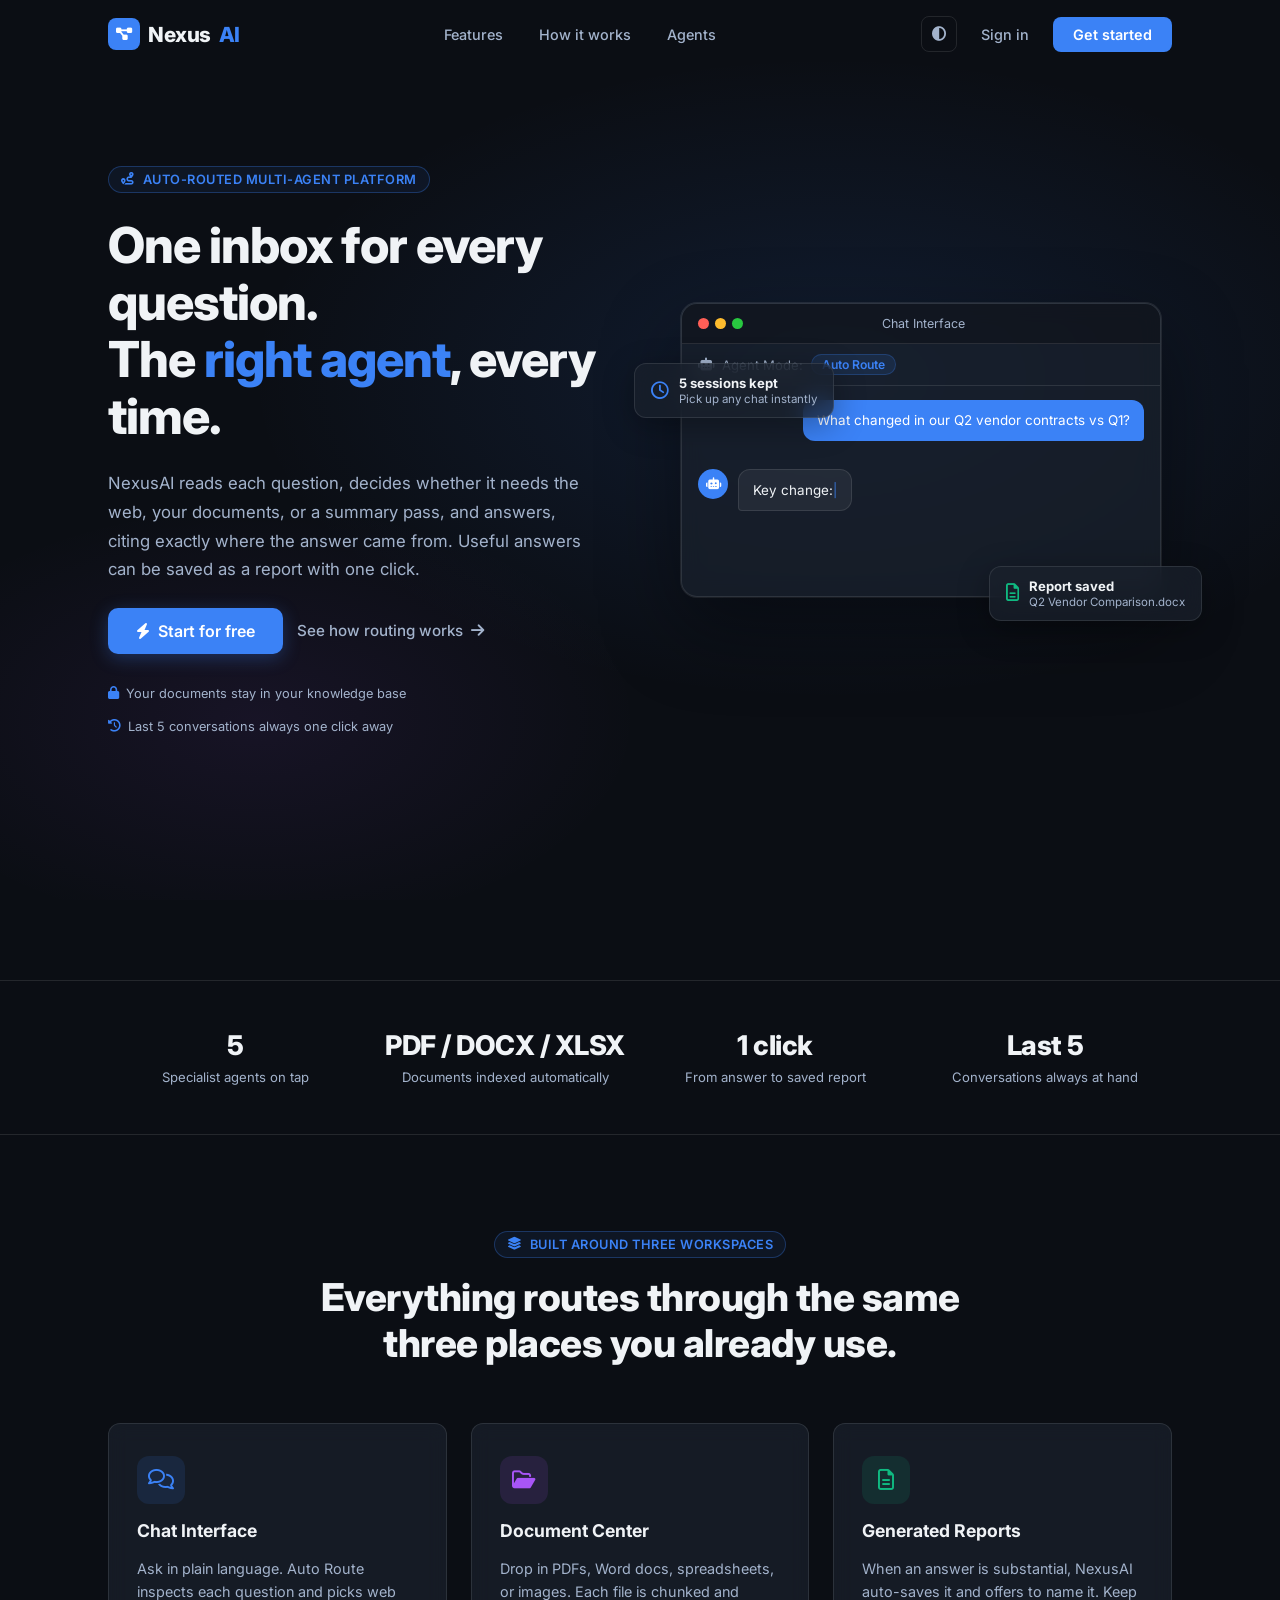
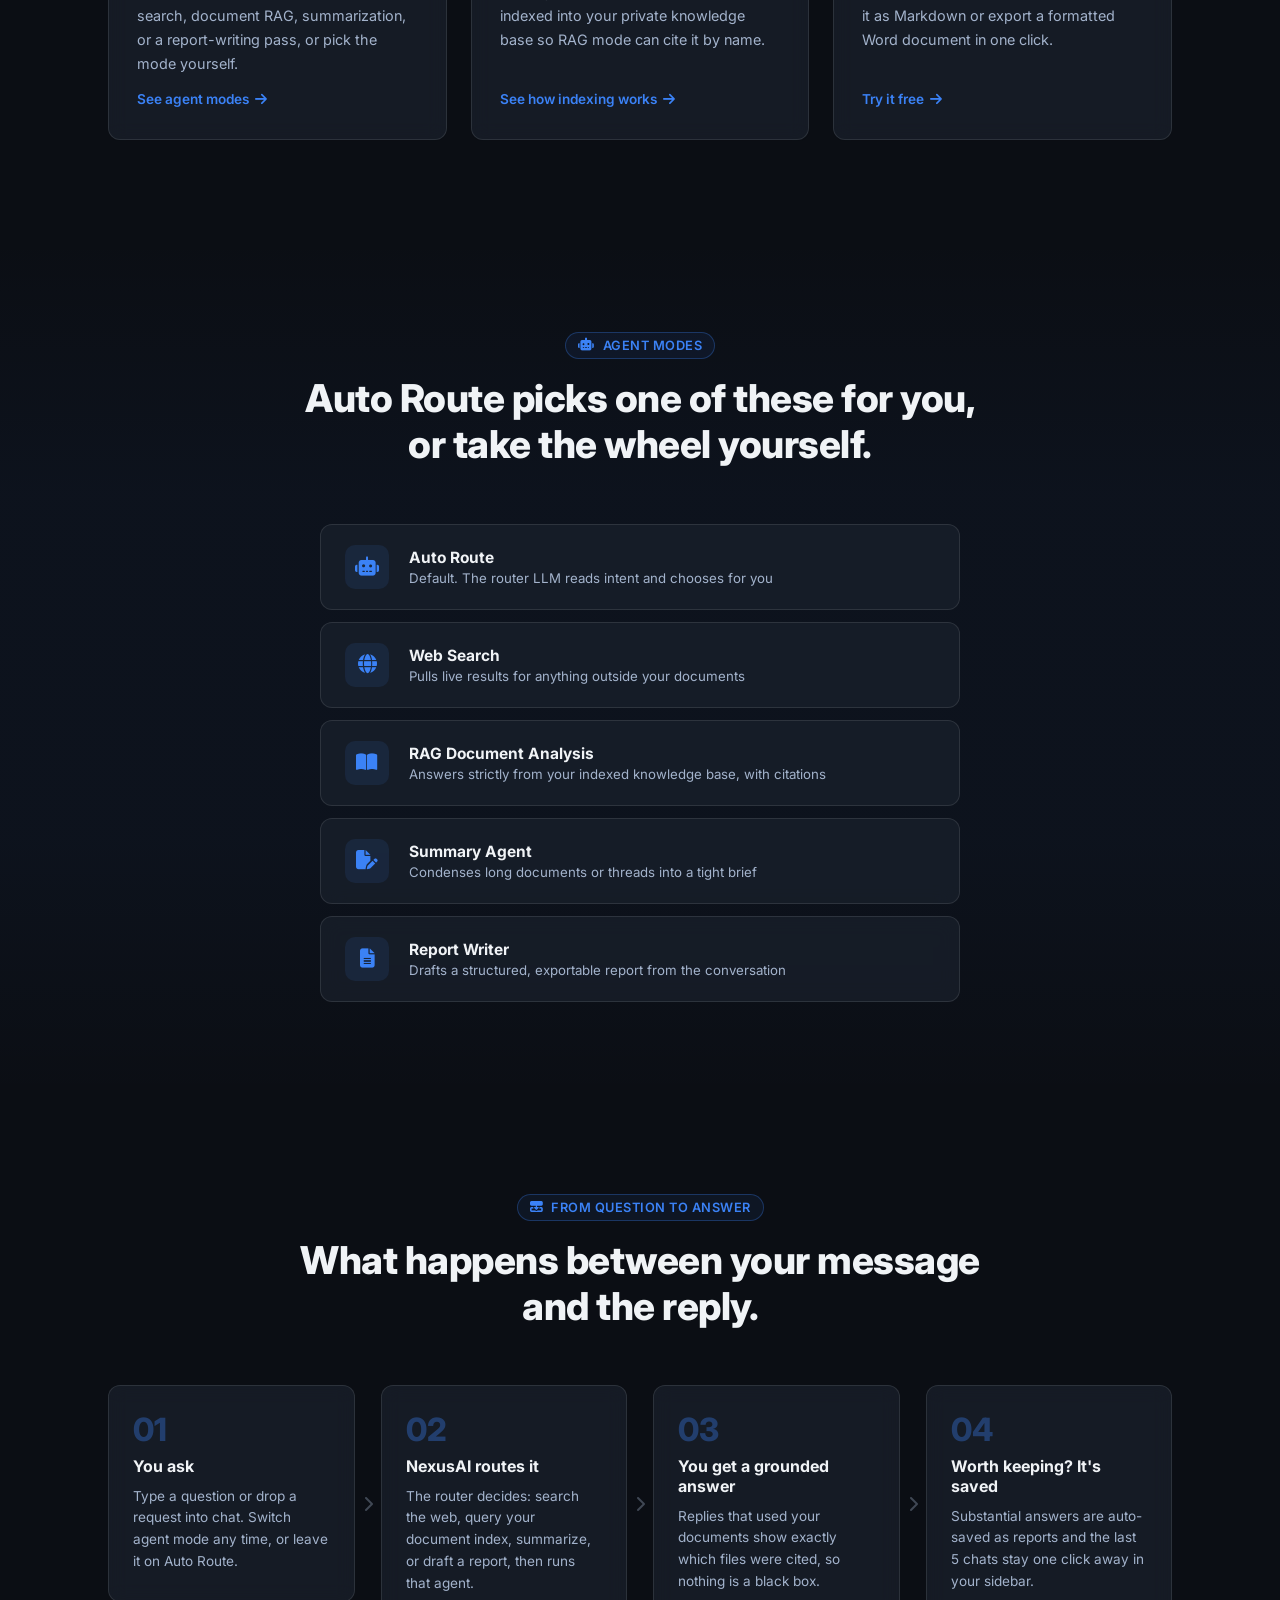
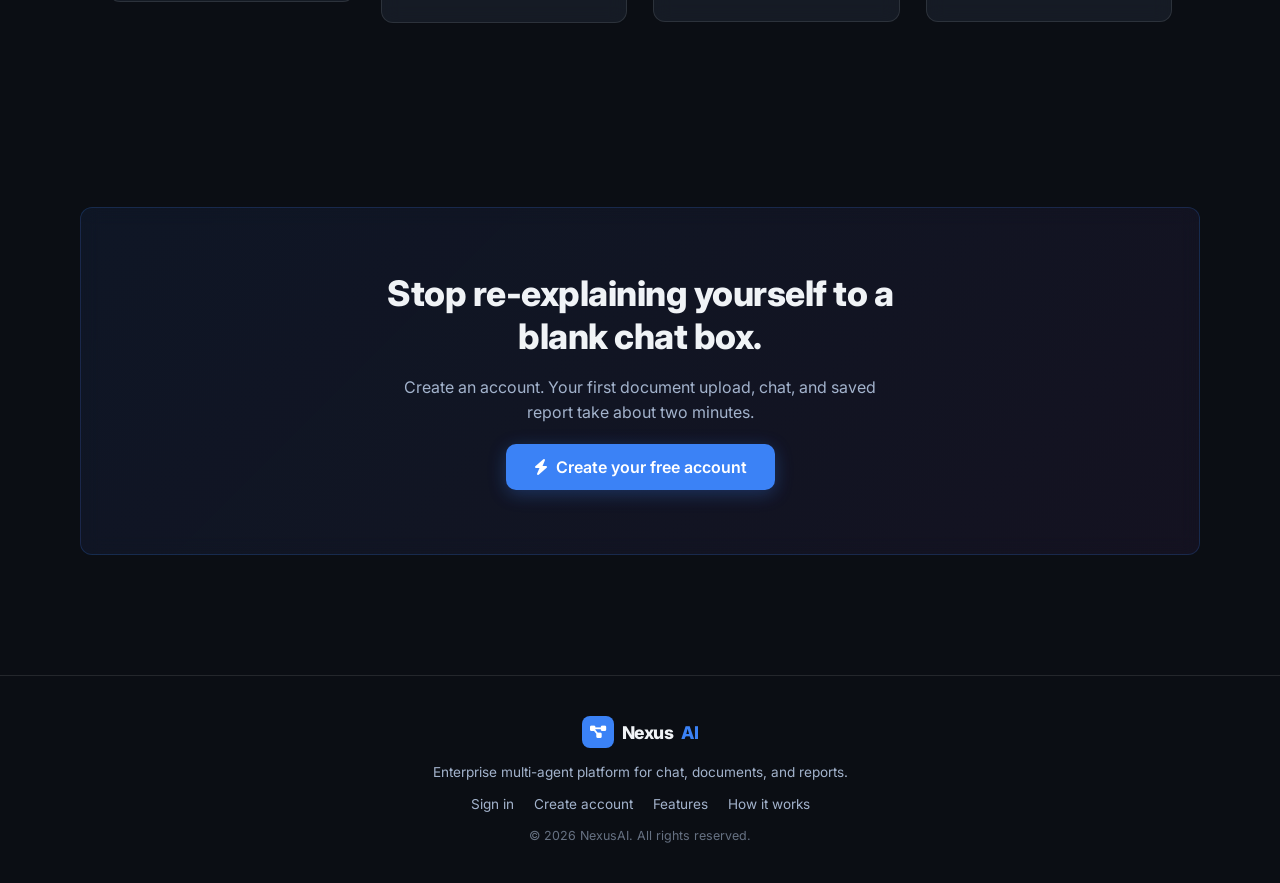
==== commit b3e4867f: "Some frontend related fix" ====
--- a/frontend/landing.html
+++ b/frontend/landing.html
@@ -13,8 +13,8 @@
     <!-- Icons -->
     <link rel="stylesheet" href="https://cdnjs.cloudflare.com/ajax/libs/font-awesome/6.4.0/css/all.min.css">
     <!-- Shared product theme + landing-only styles -->
-    <link rel="stylesheet" href="css/style.css?v=5">
-    <link rel="stylesheet" href="css/landing.css?v=1">
+    <link rel="stylesheet" href="css/style.css?v=7">
+    <link rel="stylesheet" href="css/landing.css?v=2">
 </head>
 <body class="landing-body">
 
--- a/frontend/css/style.css
+++ b/frontend/css/style.css
@@ -1,6 +1,5 @@
 /* CSS Custom Properties & Theming */
 :root {
-    /* Dark Theme (Default) */
     --bg-main: #0B0E14;
     --bg-sidebar: #121822;
     --bg-panel: rgba(26, 33, 45, 0.7);
@@ -19,6 +18,7 @@
     --font-family: 'Inter', sans-serif;
     
     --transition-fast: 0.2s ease;
+    --sidebar-width: 280px;
 }
 
 [data-theme="light"] {
@@ -26,7 +26,6 @@
     --bg-sidebar: #ffffff;
     --bg-panel: rgba(255, 255, 255, 0.9);
     --border-color: rgba(0, 0, 0, 0.1);
-    
     --text-primary: #1e293b;
     --text-secondary: #64748b;
 }
@@ -51,27 +50,205 @@
     border-radius: 12px;
 }
 
-/* App Layout */
+/* ── App Layout ─────────────────────────────── */
 .app-layout {
     display: flex;
     height: 100vh;
-}
-
-/* Sidebar */
+    overflow: hidden;
+}
+
+/* ── Sidebar ─────────────────────────────────── */
 .sidebar {
-    width: 280px;
+    width: var(--sidebar-width);
     background-color: var(--bg-sidebar);
     border-right: 1px solid var(--border-color);
     display: flex;
     flex-direction: column;
     padding: 20px;
-    transition: var(--transition-fast);
+    transition: transform 0.3s ease;
+    flex-shrink: 0;
+    z-index: 200;
+}
+
+/* Mobile: sidebar slides out off-screen by default */
+@media (max-width: 768px) {
+    .sidebar {
+        position: fixed;
+        top: 0;
+        left: 0;
+        bottom: 0;
+        transform: translateX(-100%);
+    }
+    .sidebar.open {
+        transform: translateX(0);
+        box-shadow: 4px 0 32px rgba(0,0,0,0.5);
+    }
+    /* Overlay behind sidebar on mobile */
+    .sidebar-overlay {
+        display: none;
+        position: fixed;
+        inset: 0;
+        background: rgba(0,0,0,0.55);
+        z-index: 199;
+    }
+    .sidebar-overlay.open { display: block; }
+
+    /* Mobile top bar */
+    .mobile-topbar {
+        display: flex !important;
+    }
+    /* Hide desktop-only trace toggle on mobile header */
+    .trace-toggle-btn {
+        display: none;
+    }
+}
+
+/* Sidebar overlay: hidden on desktop */
+.sidebar-overlay { display: none; }
+
+/* ── Mobile topbar (hidden on desktop) ────── */
+.mobile-topbar {
+    display: none;
+    align-items: center;
+    justify-content: space-between;
+    padding: 12px 16px;
+    background: var(--bg-sidebar);
+    border-bottom: 1px solid var(--border-color);
+    position: sticky;
+    top: 0;
+    z-index: 100;
+    flex-shrink: 0;
+}
+.mobile-topbar-brand {
+    font-size: 1.1rem;
+    font-weight: 700;
+    letter-spacing: -0.5px;
+}
+.mobile-topbar-actions {
+    display: flex;
+    align-items: center;
+    gap: 8px;
+}
+.mobile-menu-btn, .mobile-trace-btn {
+    background: transparent;
+    border: 1px solid var(--border-color);
+    color: var(--text-primary);
+    width: 36px;
+    height: 36px;
+    border-radius: 8px;
+    cursor: pointer;
+    display: flex;
+    align-items: center;
+    justify-content: center;
+    font-size: 0.95rem;
+    transition: var(--transition-fast);
+    position: relative;
+}
+.mobile-menu-btn:hover, .mobile-trace-btn:hover {
+    background: rgba(255,255,255,0.06);
+}
+.mobile-trace-badge {
+    position: absolute;
+    top: -4px;
+    right: -4px;
+    background: var(--accent-color);
+    color: #fff;
+    font-size: 0.6rem;
+    font-weight: 700;
+    width: 16px;
+    height: 16px;
+    border-radius: 50%;
+    display: flex;
+    align-items: center;
+    justify-content: center;
+    line-height: 1;
 }
 
 .brand { text-align: center; margin-bottom: 20px; }
-.sidebar-header { margin-bottom: 24px; padding-left: 10px; }
-.sidebar-header h2 { font-weight: 700; font-size: 1.5rem; letter-spacing: -0.5px;}
+.sidebar-header { margin-bottom: 24px; padding-left: 10px; display: flex; align-items: center; justify-content: space-between; }
+.sidebar-header h2 { font-weight: 700; font-size: 1.5rem; letter-spacing: -0.5px; }
 .highlight { color: var(--accent-color); }
+
+/* Sidebar close/collapse button — visible on both desktop and mobile,
+   inside the sidebar header, collapses/hides the sidebar when clicked. */
+.sidebar-close-btn {
+    display: flex;
+    align-items: center;
+    justify-content: center;
+    background: transparent;
+    border: none;
+    color: var(--text-secondary);
+    cursor: pointer;
+    font-size: 1.1rem;
+    padding: 4px 8px;
+    border-radius: 6px;
+    transition: var(--transition-fast);
+}
+.sidebar-close-btn:hover { color: var(--text-primary); background: rgba(255,255,255,0.06); }
+
+/* Floating button that reappears at the top-left of the main content
+   area once the sidebar has been hidden, so it can be brought back —
+   same interaction pattern as Claude Desktop / ChatGPT. */
+.sidebar-reveal-btn {
+    display: none;
+    position: fixed;
+    top: 16px;
+    left: 16px;
+    z-index: 150;
+    width: 38px;
+    height: 38px;
+    align-items: center;
+    justify-content: center;
+    background: var(--bg-panel);
+    backdrop-filter: blur(10px);
+    -webkit-backdrop-filter: blur(10px);
+    border: 1px solid var(--border-color);
+    color: var(--text-primary);
+    border-radius: 8px;
+    cursor: pointer;
+    font-size: 0.95rem;
+    transition: var(--transition-fast);
+}
+.sidebar-reveal-btn:hover { background: rgba(255,255,255,0.1); }
+.app-layout.sidebar-collapsed .sidebar-reveal-btn { display: flex; }
+/* Push page content clear of the floating reveal button on desktop */
+@media (min-width: 769px) {
+    .app-layout.sidebar-collapsed .page-section { padding-left: 76px; }
+}
+@media (max-width: 768px) {
+    /* On mobile the topbar hamburger already does this job */
+    .sidebar-reveal-btn { display: none !important; }
+}
+
+/* Desktop sidebar toggle button (in page header) */
+.sidebar-toggle-btn {
+    background: transparent;
+    border: 1px solid var(--border-color);
+    color: var(--text-secondary);
+    width: 34px;
+    height: 34px;
+    border-radius: 8px;
+    cursor: pointer;
+    display: flex;
+    align-items: center;
+    justify-content: center;
+    font-size: 0.9rem;
+    transition: var(--transition-fast);
+    flex-shrink: 0;
+}
+.sidebar-toggle-btn:hover { color: var(--text-primary); background: rgba(255,255,255,0.06); }
+@media (max-width: 768px) { .sidebar-toggle-btn { display: none; } }
+
+/* Desktop: sidebar can be collapsed */
+.app-layout.sidebar-collapsed .sidebar {
+    transform: translateX(-100%);
+    position: fixed;
+    pointer-events: none;
+    visibility: hidden;
+}
+.app-layout.sidebar-collapsed .main-content {
+    margin-left: 0;
+}
 
 .new-chat-btn {
     background-color: var(--accent-color);
@@ -91,8 +268,12 @@
 }
 .new-chat-btn:hover { background-color: var(--accent-hover); transform: translateY(-1px); }
 
-.nav-group { margin-bottom: 20px; flex: 1; overflow-y: auto;}
-.nav-group h3 { font-size: 0.75rem; text-transform: uppercase; color: var(--text-secondary); margin-bottom: 12px; padding-left: 10px; font-weight: 600; letter-spacing: 0.5px;}
+.nav-group { margin-bottom: 20px; flex: 1; overflow-y: auto; scrollbar-width: thin; scrollbar-color: rgba(255,255,255,0.15) transparent; }
+.nav-group::-webkit-scrollbar { width: 5px; }
+.nav-group::-webkit-scrollbar-track { background: transparent; }
+.nav-group::-webkit-scrollbar-thumb { background: rgba(255,255,255,0.15); border-radius: 10px; }
+.nav-group::-webkit-scrollbar-thumb:hover { background: rgba(255,255,255,0.3); }
+.nav-group h3 { font-size: 0.75rem; text-transform: uppercase; color: var(--text-secondary); margin-bottom: 12px; padding-left: 10px; font-weight: 600; letter-spacing: 0.5px; }
 
 .nav-links { list-style: none; }
 .nav-links li {
@@ -109,18 +290,19 @@
     transition: var(--transition-fast);
 }
 .nav-links li:hover { background: rgba(255, 255, 255, 0.05); color: var(--text-primary); }
-.nav-links li.active { background: rgba(59, 130, 246, 0.1); color: var(--accent-color); font-weight: 600;}
+.nav-links li.active { background: rgba(59, 130, 246, 0.1); color: var(--accent-color); font-weight: 600; }
 [data-theme="light"] .nav-links li:hover { background: rgba(0, 0, 0, 0.05); }
 
 .sidebar-footer { border-top: 1px solid var(--border-color); padding-top: 20px; }
 
-/* Main Content Area */
+/* ── Main Content Area ─────────────────────── */
 .main-content {
     flex: 1;
     display: flex;
     flex-direction: column;
     position: relative;
     overflow: hidden;
+    min-width: 0; /* prevent flex overflow */
 }
 
 .page-section {
@@ -129,51 +311,116 @@
     height: 100%;
     padding: 20px 40px;
     overflow-y: auto;
+    overflow-x: hidden;
 }
 .page-section.active { display: flex; }
 
-.page-header { margin-bottom: 30px; display: flex; justify-content: space-between; align-items: center; }
-
-/* Chat UI */
-.chat-container { flex: 1; display: flex; flex-direction: column; max-width: 900px; margin: 0 auto; width: 100%; position: relative;}
-.chat-messages { flex: 1; overflow-y: auto; padding-bottom: 100px; }
-.message { display: flex; gap: 16px; margin-bottom: 24px; animation: fadeIn 0.3s ease; }
+@media (max-width: 768px) {
+    .page-section {
+        padding: 16px 16px;
+    }
+    /* On mobile the topbar takes the header role */
+    .page-header {
+        margin-bottom: 16px;
+        flex-wrap: wrap;
+        gap: 10px;
+    }
+}
+
+.page-header { margin-bottom: 30px; display: flex; justify-content: space-between; align-items: center; gap: 12px; flex-wrap: wrap; }
+
+/* ── Agent selector ────────────────────────── */
+.agent-selector {
+    display: flex;
+    align-items: center;
+    gap: 8px;
+    flex-wrap: wrap;
+}
+.agent-selector label {
+    font-size: 0.85rem;
+    color: var(--text-secondary);
+    white-space: nowrap;
+}
+.agent-selector select,
+.glass-select {
+    background: var(--bg-panel);
+    color: var(--text-primary);
+    border: 1px solid var(--border-color);
+    padding: 8px 12px;
+    border-radius: 6px;
+    outline: none;
+    font-family: var(--font-family);
+    font-size: 0.88rem;
+    max-width: 200px;
+}
+@media (max-width: 480px) {
+    .agent-selector select,
+    .glass-select { max-width: 160px; font-size: 0.82rem; }
+    .agent-selector label { display: none; }
+}
+
+/* ── Chat UI ───────────────────────────────── */
+.chat-container {
+    flex: 1;
+    display: flex;
+    flex-direction: column;
+    max-width: 900px;
+    margin: 0 auto;
+    width: 100%;
+    position: relative;
+    min-height: 0;
+}
+.chat-messages {
+    flex: 1;
+    overflow-y: auto;
+    padding-bottom: 120px;
+}
+.message { display: flex; gap: 12px; margin-bottom: 20px; animation: fadeIn 0.3s ease; }
 @keyframes fadeIn { from { opacity: 0; transform: translateY(10px); } to { opacity: 1; transform: translateY(0); } }
 
 .message .avatar {
-    width: 36px; height: 36px; border-radius: 50%; display: flex; align-items: center; justify-content: center; font-size: 1.1rem; flex-shrink: 0;
+    width: 32px; height: 32px; border-radius: 50%; display: flex; align-items: center; justify-content: center; font-size: 1rem; flex-shrink: 0;
 }
 .user-msg .avatar { background: var(--bg-panel); border: 1px solid var(--border-color); }
 .assistant-msg .avatar { background: var(--accent-color); color: white; }
 
-.message .content { flex: 1; line-height: 1.6; font-size: 0.95rem; }
+.message .content { flex: 1; line-height: 1.6; font-size: 0.93rem; min-width: 0; }
 .message .content p { margin-bottom: 12px; }
 .message .content pre { background: #1e1e1e; padding: 12px; border-radius: 8px; overflow-x: auto; font-family: monospace; }
 .message .content code { font-family: monospace; background: rgba(128,128,128,0.2); padding: 2px 4px; border-radius: 4px; }
 
-/* Chat Input */
+/* ── Chat Input ────────────────────────────── */
 .chat-input-area {
-    position: absolute; bottom: 20px; left: 0; right: 0; padding-top: 10px; background: linear-gradient(0deg, var(--bg-main) 80%, transparent);
-}
-.input-wrapper { display: flex; align-items: flex-end; padding: 12px 16px; border-radius: 12px; }
+    position: absolute;
+    bottom: 0;
+    left: 0;
+    right: 0;
+    padding: 10px 0 16px;
+    background: linear-gradient(0deg, var(--bg-main) 75%, transparent);
+}
+.input-wrapper { display: flex; align-items: flex-end; padding: 10px 14px; border-radius: 12px; }
 .input-wrapper textarea {
-    flex: 1; background: transparent; border: none; color: var(--text-primary); font-family: var(--font-family); font-size: 1rem; resize: none; max-height: 200px; outline: none; padding: 4px 0; line-height: 1.5;
-}
-.send-btn { 
-    background: var(--accent-color); color: white; border: none; width: 36px; height: 36px; border-radius: 8px; cursor: pointer; transition: 0.2s; display: flex; align-items: center; justify-content: center;
+    flex: 1; background: transparent; border: none; color: var(--text-primary);
+    font-family: var(--font-family); font-size: 0.97rem; resize: none;
+    max-height: 150px; outline: none; padding: 4px 0; line-height: 1.5;
+}
+.send-btn {
+    background: var(--accent-color); color: white; border: none; width: 36px; height: 36px;
+    border-radius: 8px; cursor: pointer; transition: 0.2s;
+    display: flex; align-items: center; justify-content: center; flex-shrink: 0;
 }
 .send-btn:hover { background: var(--accent-hover); }
 
-/* Document Center UI & General Components */
-.dashboard-stats { display: flex; gap: 20px; margin-bottom: 30px; }
-.stat-card { padding: 20px; flex: 1; display: flex; align-items: center; gap: 20px; border-radius: 12px; }
-.stat-card i { font-size: 2rem; color: var(--accent-color); }
-.stat-info .stat-value { font-size: 1.8rem; font-weight: 700; display: block;}
-.stat-info .stat-label { color: var(--text-secondary); font-size: 0.85rem;}
+/* ── Documents Page ─────────────────────────── */
+.dashboard-stats { display: flex; gap: 16px; margin-bottom: 24px; flex-wrap: wrap; }
+.stat-card { padding: 18px; flex: 1; min-width: 140px; display: flex; align-items: center; gap: 16px; border-radius: 12px; }
+.stat-card i { font-size: 1.8rem; color: var(--accent-color); }
+.stat-info .stat-value { font-size: 1.6rem; font-weight: 700; display: block; }
+.stat-info .stat-label { color: var(--text-secondary); font-size: 0.82rem; }
 
 .upload-area {
     border: 2px dashed var(--border-color);
-    padding: 36px 40px;
+    padding: 32px 24px;
     text-align: center;
     border-radius: 16px;
     margin-bottom: 24px;
@@ -183,16 +430,18 @@
     align-items: center;
 }
 .upload-area.dragover { border-color: var(--accent-color); background: rgba(59, 130, 246, 0.05); }
-.display-icon { font-size: 3rem; color: var(--text-secondary); margin-bottom: 16px; }
+.display-icon { font-size: 2.5rem; color: var(--text-secondary); margin-bottom: 12px; }
 
 .primary-btn { background: var(--accent-color); color: #ffffff; border: none; padding: 10px 20px; border-radius: 8px; font-weight: 600; font-size: 0.95rem; cursor: pointer; }
 .primary-btn:hover { background: var(--accent-hover); }
 
-.data-table { width: 100%; border-collapse: collapse; text-align: left; }
-.data-table th, .data-table td { padding: 14px 16px; border-bottom: 1px solid var(--border-color); }
-.data-table th { color: var(--text-secondary); font-weight: 600; font-size: 0.85rem; text-transform: uppercase; }
-
-/* Auth Layout */
+/* ── Data table — horizontal scroll on mobile ── */
+.data-table-wrap { overflow-x: auto; -webkit-overflow-scrolling: touch; }
+.data-table { width: 100%; border-collapse: collapse; text-align: left; min-width: 540px; }
+.data-table th, .data-table td { padding: 12px 14px; border-bottom: 1px solid var(--border-color); }
+.data-table th { color: var(--text-secondary); font-weight: 600; font-size: 0.82rem; text-transform: uppercase; }
+
+/* ── Auth Layout ────────────────────────────── */
 .container-centered { display: flex; align-items: center; justify-content: center; }
 .auth-card { width: 100%; max-width: 400px; padding: 40px; text-align: center; }
 .input-group { position: relative; margin-bottom: 20px; }
@@ -207,7 +456,7 @@
     box-shadow: 0 0 0px 1000px rgba(0,0,0,0.2) inset;
     caret-color: var(--text-primary);
 }
-[data-theme="light"] .input-group input { background: white;}
+[data-theme="light"] .input-group input { background: white; }
 [data-theme="light"] .input-group input:-webkit-autofill,
 [data-theme="light"] .input-group input:-webkit-autofill:hover,
 [data-theme="light"] .input-group input:-webkit-autofill:focus {
@@ -216,26 +465,16 @@
     box-shadow: 0 0 0px 1000px white inset;
 }
 .full-width { width: 100%; }
-
 .divider { display: flex; align-items: center; text-align: center; color: var(--text-secondary); font-size: 0.8rem; margin: 20px 0; }
 .divider::before, .divider::after { content: ""; flex: 1; border-bottom: 1px solid var(--border-color); }
 .divider span { padding: 0 12px; }
 
 .oauth-btn {
-    display: flex;
-    align-items: center;
-    justify-content: center;
-    gap: 10px;
-    background: var(--bg-panel);
-    border: 1px solid var(--border-color);
-    color: var(--text-primary);
-    padding: 12px 20px;
-    border-radius: 8px;
-    font-weight: 500;
-    font-size: 0.95rem;
-    font-family: var(--font-family);
-    cursor: pointer;
-    transition: var(--transition-fast);
+    display: flex; align-items: center; justify-content: center; gap: 10px;
+    background: var(--bg-panel); border: 1px solid var(--border-color);
+    color: var(--text-primary); padding: 12px 20px; border-radius: 8px;
+    font-weight: 500; font-size: 0.95rem; font-family: var(--font-family);
+    cursor: pointer; transition: var(--transition-fast);
 }
 .oauth-btn i { color: #ea4335; font-size: 1rem; }
 .oauth-btn:hover { background: rgba(255, 255, 255, 0.06); border-color: var(--accent-color); transform: translateY(-1px); }
@@ -243,408 +482,178 @@
 [data-theme="light"] .oauth-btn:hover { background: #f8fafc; }
 
 .error-text { color: var(--error); font-size: 0.85rem; margin-top: 16px; }
-
 .auth-footer { margin-top: 24px; font-size: 0.9rem; color: var(--text-secondary); }
 .auth-footer a { color: var(--accent-color); font-weight: 600; text-decoration: none; }
 .auth-footer a:hover { text-decoration: underline; }
 
-/* ── Document Center ── */
+/* ── Document Center ──────────────────────── */
 .doc-center-tip {
-    display: flex;
-    align-items: center;
-    gap: 10px;
-    padding: 10px 16px;
-    font-size: 0.85rem;
-    color: var(--text-secondary);
-    border-radius: 8px;
-}
-
-.upload-type-pills {
-    display: flex;
-    flex-wrap: wrap;
-    justify-content: center;
-    gap: 8px;
-    margin-bottom: 20px;
-}
-
+    display: flex; align-items: center; gap: 10px; padding: 10px 16px;
+    font-size: 0.85rem; color: var(--text-secondary); border-radius: 8px;
+}
+@media (max-width: 600px) { .doc-center-tip { display: none; } }
+
+.upload-type-pills { display: flex; flex-wrap: wrap; justify-content: center; gap: 8px; margin-bottom: 20px; }
 .type-pill {
-    display: inline-flex;
-    align-items: center;
-    gap: 6px;
-    padding: 4px 12px;
-    border-radius: 20px;
-    font-size: 0.78rem;
-    font-weight: 500;
-    background: rgba(59,130,246,0.08);
-    border: 1px solid rgba(59,130,246,0.2);
-    color: var(--text-secondary);
-}
-
+    display: inline-flex; align-items: center; gap: 6px; padding: 4px 12px;
+    border-radius: 20px; font-size: 0.78rem; font-weight: 500;
+    background: rgba(59,130,246,0.08); border: 1px solid rgba(59,130,246,0.2); color: var(--text-secondary);
+}
 .progress-bar-container {
-    width: 100%;
-    max-width: 400px;
-    margin: 16px auto 0;
-    background: rgba(255,255,255,0.07);
-    border-radius: 8px;
-    height: 6px;
-    overflow: hidden;
-}
-
-.progress-bar {
-    height: 100%;
-    background: linear-gradient(90deg, var(--accent-color), #a855f7);
-    border-radius: 8px;
-    transition: width 0.3s ease;
-}
-
+    width: 100%; max-width: 400px; margin: 16px auto 0;
+    background: rgba(255,255,255,0.07); border-radius: 8px; height: 6px; overflow: hidden;
+}
+.progress-bar { height: 100%; background: linear-gradient(90deg, var(--accent-color), #a855f7); border-radius: 8px; transition: width 0.3s ease; }
 .documents-list-container { margin-top: 10px; }
-
-.doc-name-cell {
-    display: flex;
-    align-items: center;
-    gap: 10px;
-    max-width: 280px;
-}
-
-.doc-filename {
-    overflow: hidden;
-    text-overflow: ellipsis;
-    white-space: nowrap;
-    max-width: 240px;
-}
-
-.file-type-badge {
-    background: rgba(255,255,255,0.06);
-    border: 1px solid var(--border-color);
-    color: var(--text-secondary);
-    padding: 3px 8px;
-    border-radius: 4px;
-    font-size: 0.72rem;
-    font-weight: 600;
-    letter-spacing: 0.5px;
-}
-
-.doc-status-badge {
-    display: inline-block;
-    padding: 3px 10px;
-    border-radius: 20px;
-    font-size: 0.75rem;
-    font-weight: 600;
-}
+.doc-name-cell { display: flex; align-items: center; gap: 10px; max-width: 220px; }
+.doc-filename { overflow: hidden; text-overflow: ellipsis; white-space: nowrap; max-width: 180px; }
+.file-type-badge { background: rgba(255,255,255,0.06); border: 1px solid var(--border-color); color: var(--text-secondary); padding: 3px 8px; border-radius: 4px; font-size: 0.72rem; font-weight: 600; letter-spacing: 0.5px; }
+.doc-status-badge { display: inline-block; padding: 3px 10px; border-radius: 20px; font-size: 0.75rem; font-weight: 600; }
 .status-indexed  { background: rgba(16,185,129,0.12); color: #10b981; }
 .status-failed   { background: rgba(239,68,68,0.12);  color: #ef4444; }
 .status-noindex  { background: rgba(245,158,11,0.12); color: #f59e0b; }
 .status-pending  { background: rgba(59,130,246,0.12); color: var(--accent-color); }
-
-.doc-delete-btn {
-    background: transparent;
-    border: 1px solid rgba(239,68,68,0.3);
-    color: #ef4444;
-    width: 32px;
-    height: 32px;
-    border-radius: 6px;
-    cursor: pointer;
-    transition: var(--transition-fast);
-    display: flex;
-    align-items: center;
-    justify-content: center;
-}
+.doc-delete-btn { background: transparent; border: 1px solid rgba(239,68,68,0.3); color: #ef4444; width: 32px; height: 32px; border-radius: 6px; cursor: pointer; transition: var(--transition-fast); display: flex; align-items: center; justify-content: center; }
 .doc-delete-btn:hover { background: rgba(239,68,68,0.1); border-color: #ef4444; }
-
-/* ── Upload zone browse button ── */
 .upload-browse-btn {
+    display: inline-flex; align-items: center; gap: 8px;
+    background: linear-gradient(135deg, var(--accent-color), #6366f1);
+    color: #fff; border: none; padding: 11px 28px; border-radius: 50px;
+    font-family: var(--font-family); font-weight: 600; font-size: 0.95rem;
+    cursor: pointer; box-shadow: 0 4px 18px rgba(59,130,246,0.35);
+    transition: var(--transition-fast); margin-top: 4px;
+}
+.upload-browse-btn:hover { transform: translateY(-2px); box-shadow: 0 6px 24px rgba(59,130,246,0.5); background: linear-gradient(135deg, var(--accent-hover), #4f46e5); }
+.upload-browse-btn:active { transform: translateY(0); }
+.refresh-btn {
+    display: inline-flex; align-items: center; gap: 7px;
+    background: rgba(59,130,246,0.1); border: 1px solid rgba(59,130,246,0.35);
+    color: var(--accent-color); padding: 7px 18px; border-radius: 50px;
+    font-family: var(--font-family); font-size: 0.85rem; font-weight: 600;
+    cursor: pointer; transition: var(--transition-fast);
+}
+.refresh-btn:hover { background: rgba(59,130,246,0.2); border-color: var(--accent-color); color: #fff; transform: translateY(-1px); }
+.refresh-btn i { transition: transform 0.4s ease; }
+.refresh-btn:hover i { transform: rotate(180deg); }
+
+/* ── RAG Banner ──────────────────────────── */
+.rag-banner { display: flex; align-items: center; gap: 10px; background: rgba(168,85,247,0.08); border: 1px solid rgba(168,85,247,0.25); color: #a855f7; padding: 8px 16px; border-radius: 8px; font-size: 0.85rem; animation: fadeIn 0.3s ease; }
+.rag-banner.hidden { display: none; }
+
+/* ── Source Citations ────────────────────── */
+.source-citations { margin-top: 14px; padding-top: 12px; border-top: 1px solid var(--border-color); display: flex; flex-wrap: wrap; align-items: center; gap: 8px; }
+.source-label { font-size: 0.78rem; color: var(--text-secondary); font-weight: 600; display: flex; align-items: center; gap: 6px; white-space: nowrap; }
+.source-pill {
+    display: inline-flex; align-items: center; gap: 6px; padding: 3px 10px;
+    background: rgba(59,130,246,0.08); border: 1px solid rgba(59,130,246,0.2);
+    color: var(--accent-color); border-radius: 20px; font-size: 0.78rem; font-weight: 500;
+    text-decoration: none; max-width: 220px; overflow: hidden; text-overflow: ellipsis; white-space: nowrap;
+    transition: var(--transition-fast);
+}
+a.source-pill:hover { background: rgba(59,130,246,0.18); border-color: var(--accent-color); }
+
+/* ── Trace toggle (desktop header) ───────── */
+.trace-toggle-btn {
     display: inline-flex;
     align-items: center;
     gap: 8px;
-    background: linear-gradient(135deg, var(--accent-color), #6366f1);
-    color: #fff;
-    border: none;
-    padding: 11px 28px;
-    border-radius: 50px;
-    font-family: var(--font-family);
-    font-weight: 600;
-    font-size: 0.95rem;
-    cursor: pointer;
-    box-shadow: 0 4px 18px rgba(59,130,246,0.35);
-    transition: var(--transition-fast);
-    margin-top: 4px;
-}
-.upload-browse-btn:hover {
-    transform: translateY(-2px);
-    box-shadow: 0 6px 24px rgba(59,130,246,0.5);
-    background: linear-gradient(135deg, var(--accent-hover), #4f46e5);
-}
-.upload-browse-btn:active { transform: translateY(0); }
-
-.refresh-btn {
-    display: inline-flex;
-    align-items: center;
-    gap: 7px;
-    background: rgba(59,130,246,0.1);
-    border: 1px solid rgba(59,130,246,0.35);
-    color: var(--accent-color);
-    padding: 7px 18px;
-    border-radius: 50px;
-    font-family: var(--font-family);
+    background: rgba(168,85,247,0.08);
+    border: 1px solid rgba(168,85,247,0.25);
+    color: #a855f7;
+    padding: 7px 14px;
+    border-radius: 8px;
     font-size: 0.85rem;
     font-weight: 600;
     cursor: pointer;
     transition: var(--transition-fast);
-}
-.refresh-btn:hover {
-    background: rgba(59,130,246,0.2);
-    border-color: var(--accent-color);
+    flex-shrink: 0;
+}
+.trace-toggle-btn:hover { background: rgba(168,85,247,0.16); }
+.trace-badge {
+    background: #a855f7;
     color: #fff;
-    transform: translateY(-1px);
-}
-.refresh-btn i { transition: transform 0.4s ease; }
-.refresh-btn:hover i { transform: rotate(180deg); }
-
-/* ── RAG Banner in Chat ── */
-.rag-banner {
-    display: flex;
-    align-items: center;
-    gap: 10px;
-    background: rgba(168,85,247,0.08);
-    border: 1px solid rgba(168,85,247,0.25);
-    color: #a855f7;
-    padding: 8px 16px;
-    border-radius: 8px;
-    font-size: 0.85rem;
-    animation: fadeIn 0.3s ease;
-}
-.rag-banner.hidden { display: none; }
-
-/* ── Source Citations in Chat Messages ── */
-.source-citations {
-    margin-top: 14px;
-    padding-top: 12px;
-    border-top: 1px solid var(--border-color);
-    display: flex;
-    flex-wrap: wrap;
-    align-items: center;
-    gap: 8px;
-}
-
-.source-label {
-    font-size: 0.78rem;
-    color: var(--text-secondary);
-    font-weight: 600;
-    display: flex;
-    align-items: center;
-    gap: 6px;
-    white-space: nowrap;
-}
-
-.source-pill {
-    display: inline-flex;
-    align-items: center;
-    gap: 6px;
-    padding: 3px 10px;
-    background: rgba(59,130,246,0.08);
-    border: 1px solid rgba(59,130,246,0.2);
-    color: var(--accent-color);
+    font-size: 0.68rem;
+    font-weight: 700;
+    padding: 1px 6px;
     border-radius: 20px;
-    font-size: 0.78rem;
-    font-weight: 500;
-    text-decoration: none;
-    max-width: 260px;
-    overflow: hidden;
-    text-overflow: ellipsis;
-    white-space: nowrap;
-    transition: var(--transition-fast);
-}
-a.source-pill:hover {
-    background: rgba(59,130,246,0.18);
-    border-color: var(--accent-color);
-}
-
-/* ── Misc ── */
+    line-height: 1.4;
+}
+
+/* ── Misc ─────────────────────────────────── */
 .placeholder-text { color: var(--text-secondary); font-style: italic; }
-
-/* Toast Notifications */
-.toast-container { position: fixed; top: 20px; right: 20px; z-index: 9999; display: flex; flex-direction: column; gap: 10px; }
-.toast { background: var(--bg-panel); color: var(--text-primary); padding: 12px 20px; border-radius: 8px; border-left: 4px solid var(--accent-color); box-shadow: 0 4px 6px rgba(0,0,0,0.1); animation: slideIn 0.3s ease;}
-@keyframes slideIn { from { transform: translateX(100%); } to { transform: translateX(0); } }
-
 .hidden-file-input { display: none; }
 .mt-2 { margin-top: 20px; }
-
-.agent-selector select { background: transparent; color: var(--text-primary); border: 1px solid var(--border-color); padding: 8px 12px; border-radius: 6px; outline: none; margin-left: 10px;}
-.agent-status { font-size: 0.75rem; color: var(--text-secondary); padding-left: 10px; margin-top: 8px; }
-
-.reports-grid { display: grid; grid-template-columns: repeat(auto-fill, minmax(280px, 1fr)); gap: 20px; }
+.agent-status { font-size: 0.75rem; color: var(--text-secondary); padding-left: 10px; margin-top: 6px; }
+
+/* ── Toast Notifications ─────────────────── */
+.toast-container { position: fixed; top: 20px; right: 20px; z-index: 9999; display: flex; flex-direction: column; gap: 10px; max-width: calc(100vw - 40px); }
+.toast { background: var(--bg-panel); color: var(--text-primary); padding: 12px 20px; border-radius: 8px; border-left: 4px solid var(--accent-color); box-shadow: 0 4px 6px rgba(0,0,0,0.1); animation: slideIn 0.3s ease; word-break: break-word; }
+@keyframes slideIn { from { transform: translateX(100%); } to { transform: translateX(0); } }
+
+/* ── Reports Grid ────────────────────────── */
+.reports-grid { display: grid; grid-template-columns: repeat(auto-fill, minmax(260px, 1fr)); gap: 20px; }
 .report-card { padding: 20px; border-radius: 12px; display: flex; flex-direction: column; gap: 10px; }
-.report-card h3 { font-size: 1.1rem; }
-.report-preview {
-    color: var(--text-secondary);
-    font-size: 0.82rem;
-    line-height: 1.5;
-    display: -webkit-box;
-    -webkit-line-clamp: 3;
-    -webkit-box-orient: vertical;
-    overflow: hidden;
-}
+.report-card h3 { font-size: 1rem; }
+.report-preview { color: var(--text-secondary); font-size: 0.82rem; line-height: 1.5; display: -webkit-box; -webkit-line-clamp: 3; -webkit-box-orient: vertical; overflow: hidden; }
 .report-actions { display: flex; gap: 10px; margin-top: auto; }
-.report-actions button { flex: 1; padding: 8px; background: transparent; border: 1px solid var(--border-color); color: var(--text-primary); border-radius: 6px; cursor: pointer;}
+.report-actions button { flex: 1; padding: 8px; background: transparent; border: 1px solid var(--border-color); color: var(--text-primary); border-radius: 6px; cursor: pointer; }
 .report-actions button:hover { background: rgba(255,255,255,0.05); }
 .report-actions .report-delete-btn { flex: 0 0 auto; width: 38px; border-color: rgba(239,68,68,0.3); color: #ef4444; }
 .report-actions .report-delete-btn:hover { background: rgba(239,68,68,0.1); border-color: #ef4444; }
 
-/* ── Report popup & viewer modals ── */
-.modal-overlay {
-    position: fixed;
-    inset: 0;
-    background: rgba(0,0,0,0.55);
-    display: flex;
-    align-items: center;
-    justify-content: center;
-    z-index: 10000;
-    animation: fadeIn 0.2s ease;
-}
+/* ── Modals ──────────────────────────────── */
+.modal-overlay { position: fixed; inset: 0; background: rgba(0,0,0,0.55); display: flex; align-items: center; justify-content: center; z-index: 10000; animation: fadeIn 0.2s ease; }
 .modal-overlay.hidden { display: none; }
-
-.modal-box {
-    width: 100%;
-    max-width: 440px;
-    padding: 28px;
-    border-radius: 16px;
-    margin: 20px;
-}
-.modal-box-wide { max-width: 720px; max-height: 80vh; display: flex; flex-direction: column; }
-
-.modal-icon {
-    width: 48px; height: 48px; border-radius: 12px;
-    background: rgba(59,130,246,0.12); color: var(--accent-color);
-    display: flex; align-items: center; justify-content: center;
-    font-size: 1.3rem; margin-bottom: 16px;
-}
-
-.modal-box h3 { font-size: 1.25rem; margin-bottom: 8px; }
+.modal-box { width: 100%; max-width: 440px; padding: 28px; border-radius: 16px; margin: 20px; }
+.modal-box-wide { max-width: 720px; max-height: 82vh; display: flex; flex-direction: column; }
+@media (max-width: 480px) {
+    .modal-box { padding: 20px; margin: 12px; }
+    .modal-box-wide { max-height: 90vh; margin: 8px; }
+}
+.modal-icon { width: 48px; height: 48px; border-radius: 12px; background: rgba(59,130,246,0.12); color: var(--accent-color); display: flex; align-items: center; justify-content: center; font-size: 1.3rem; margin-bottom: 16px; }
+.modal-box h3 { font-size: 1.2rem; margin-bottom: 8px; }
 .modal-sub { color: var(--text-secondary); font-size: 0.88rem; line-height: 1.5; margin-bottom: 20px; }
-
 .modal-field { margin-bottom: 18px; }
 .modal-field label { display: block; font-size: 0.8rem; font-weight: 600; color: var(--text-secondary); margin-bottom: 8px; }
-.modal-field input[type="text"] {
-    width: 100%; padding: 10px 12px; background: rgba(0,0,0,0.2);
-    border: 1px solid var(--border-color); border-radius: 8px;
-    color: var(--text-primary); font-family: var(--font-family); font-size: 0.92rem; outline: none;
-}
+.modal-field input[type="text"] { width: 100%; padding: 10px 12px; background: rgba(0,0,0,0.2); border: 1px solid var(--border-color); border-radius: 8px; color: var(--text-primary); font-family: var(--font-family); font-size: 0.92rem; outline: none; }
 .modal-field input[type="text"]:focus { border-color: var(--accent-color); }
 [data-theme="light"] .modal-field input[type="text"] { background: white; }
-
 .format-toggle { display: flex; gap: 10px; }
-.format-btn {
-    flex: 1; display: flex; align-items: center; justify-content: center; gap: 8px;
-    padding: 10px; border-radius: 8px; border: 1px solid var(--border-color);
-    background: transparent; color: var(--text-secondary); cursor: pointer;
-    font-family: var(--font-family); font-size: 0.85rem; font-weight: 600;
-    transition: var(--transition-fast);
-}
+.format-btn { flex: 1; display: flex; align-items: center; justify-content: center; gap: 8px; padding: 10px; border-radius: 8px; border: 1px solid var(--border-color); background: transparent; color: var(--text-secondary); cursor: pointer; font-family: var(--font-family); font-size: 0.85rem; font-weight: 600; transition: var(--transition-fast); }
 .format-btn.active { border-color: var(--accent-color); color: var(--accent-color); background: rgba(59,130,246,0.08); }
 .format-btn:hover { color: var(--text-primary); }
-
 .modal-actions { display: flex; gap: 10px; margin-top: 8px; }
-.modal-btn-secondary, .modal-btn-primary {
-    flex: 1; padding: 11px; border-radius: 8px; font-weight: 600; font-size: 0.9rem;
-    cursor: pointer; font-family: var(--font-family); border: none;
-    display: flex; align-items: center; justify-content: center; gap: 8px;
-}
+.modal-btn-secondary, .modal-btn-primary { flex: 1; padding: 11px; border-radius: 8px; font-weight: 600; font-size: 0.9rem; cursor: pointer; font-family: var(--font-family); border: none; display: flex; align-items: center; justify-content: center; gap: 8px; }
 .modal-btn-secondary { background: transparent; border: 1px solid var(--border-color); color: var(--text-secondary); }
 .modal-btn-secondary:hover { color: var(--text-primary); background: rgba(255,255,255,0.05); }
 .modal-btn-primary { background: var(--accent-color); color: white; }
 .modal-btn-primary:hover { background: var(--accent-hover); }
-
-.modal-close-btn {
-    background: transparent; border: none; color: var(--text-secondary);
-    font-size: 1.1rem; cursor: pointer; padding: 4px 8px; border-radius: 6px; flex-shrink: 0;
-}
+.modal-close-btn { background: transparent; border: none; color: var(--text-secondary); font-size: 1.1rem; cursor: pointer; padding: 4px 8px; border-radius: 6px; flex-shrink: 0; }
 .modal-close-btn:hover { color: var(--text-primary); background: rgba(255,255,255,0.05); }
-
-.report-view-body {
-    margin-top: 16px;
-    overflow-y: auto;
-    line-height: 1.7;
-    font-size: 0.93rem;
-}
+.report-view-body { margin-top: 16px; overflow-y: auto; line-height: 1.7; font-size: 0.93rem; }
 .report-view-body p { margin-bottom: 12px; }
 .report-view-body pre { background: #1e1e1e; padding: 12px; border-radius: 8px; overflow-x: auto; font-family: monospace; }
 .report-view-body code { font-family: monospace; background: rgba(128,128,128,0.2); padding: 2px 4px; border-radius: 4px; }
 
-/* Profile setup */
-.profile-card { max-width: 600px; padding: 40px; margin: 0 auto; }
-.profile-header { display: flex; align-items: center; gap: 24px; margin-bottom: 24px; }
-.avatar.large { width: 80px; height: 80px; border-radius: 50%; background: var(--bg-main); font-size: 2.5rem; display: flex; align-items: center; justify-content: center; }
-.role-badge { background: rgba(16, 185, 129, 0.2); color: var(--success); padding: 4px 8px; border-radius: 4px; font-size: 0.75rem; font-weight: 600; display: inline-block; margin-top: 8px; }
-.profile-stats { display: flex; justify-content: space-between; margin-top: 24px; text-align: center; }
+/* ── Profile ─────────────────────────────── */
+.profile-card { max-width: 600px; padding: 32px; margin: 0 auto; }
+.profile-header { display: flex; align-items: center; gap: 20px; margin-bottom: 24px; flex-wrap: wrap; }
+.avatar.large { width: 72px; height: 72px; border-radius: 50%; background: var(--bg-main); font-size: 2.2rem; display: flex; align-items: center; justify-content: center; }
+.role-badge { background: rgba(16,185,129,0.2); color: var(--success); padding: 4px 8px; border-radius: 4px; font-size: 0.75rem; font-weight: 600; display: inline-block; margin-top: 8px; }
+.profile-stats { display: flex; justify-content: space-between; margin-top: 24px; text-align: center; flex-wrap: wrap; gap: 16px; }
 .profile-stats .value { display: block; font-size: 1.5rem; font-weight: 700; color: var(--accent-color); }
 
-/* ── Chat History Sidebar (last 5 sessions) ── */
+/* ── Chat History Sidebar ────────────────── */
 .history-list { display: flex; flex-direction: column; gap: 2px; }
-.history-item {
-    position: relative;
-    padding: 9px 10px;
-    padding-right: 34px;
-    border-radius: 8px;
-    cursor: pointer;
-    display: flex;
-    align-items: center;
-    gap: 10px;
-    color: var(--text-secondary);
-    transition: var(--transition-fast);
-}
+.history-item { position: relative; padding: 9px 10px; padding-right: 34px; border-radius: 8px; cursor: pointer; display: flex; align-items: center; gap: 10px; color: var(--text-secondary); transition: var(--transition-fast); }
 .history-item i.fa-message { font-size: 0.85rem; flex-shrink: 0; opacity: 0.8; }
 .history-item:hover { background: rgba(255, 255, 255, 0.05); color: var(--text-primary); }
 [data-theme="light"] .history-item:hover { background: rgba(0, 0, 0, 0.05); }
 .history-item.active-session { background: rgba(59, 130, 246, 0.1); color: var(--accent-color); }
-
-.history-item-text {
-    display: flex;
-    flex-direction: column;
-    min-width: 0;
-    flex: 1;
-    gap: 1px;
-}
-.history-item-title {
-    font-size: 0.85rem;
-    font-weight: 500;
-    white-space: nowrap;
-    overflow: hidden;
-    text-overflow: ellipsis;
-}
-.history-item-date {
-    font-size: 0.7rem;
-    color: var(--text-secondary);
-    opacity: 0.8;
-}
-
-.history-delete-btn {
-    position: absolute;
-    right: 6px;
-    top: 50%;
-    transform: translateY(-50%);
-    background: transparent;
-    border: none;
-    color: var(--text-secondary);
-    width: 24px;
-    height: 24px;
-    border-radius: 5px;
-    cursor: pointer;
-    display: flex;
-    align-items: center;
-    justify-content: center;
-    font-size: 0.78rem;
-    opacity: 0;
-    transition: var(--transition-fast);
-}
+.history-item-text { display: flex; flex-direction: column; min-width: 0; flex: 1; gap: 1px; }
+.history-item-title { font-size: 0.85rem; font-weight: 500; white-space: nowrap; overflow: hidden; text-overflow: ellipsis; }
+.history-item-date { font-size: 0.7rem; color: var(--text-secondary); opacity: 0.8; }
+.history-delete-btn { position: absolute; right: 6px; top: 50%; transform: translateY(-50%); background: transparent; border: none; color: var(--text-secondary); width: 24px; height: 24px; border-radius: 5px; cursor: pointer; display: flex; align-items: center; justify-content: center; font-size: 0.78rem; opacity: 0; transition: var(--transition-fast); }
 .history-item:hover .history-delete-btn { opacity: 1; }
 .history-delete-btn:hover { background: rgba(239,68,68,0.15); color: #ef4444; }
 
-.history-empty {
-    color: var(--text-secondary);
-    font-size: 0.82rem;
-    font-style: italic;
-    padding: 8px 10px;
-    list-style: none;
-}
-
--- a/frontend/css/landing.css
+++ b/frontend/css/landing.css
@@ -817,4 +817,28 @@
 
     .ld-floating-report,
     .ld-floating-history { display: none; }
-}
+
+    /* Nav actions cramp on narrow phones — tighten spacing and
+       keep everything on one line instead of wrapping/overlapping. */
+    .ld-nav-inner { height: auto; min-height: 60px; padding: 8px 0; }
+    .ld-nav-actions { gap: 6px; flex-wrap: nowrap; }
+    .ld-icon-btn { width: 32px; height: 32px; font-size: 0.8rem; flex-shrink: 0; }
+    .ld-nav-actions .ld-link-btn {
+        padding: 8px 8px;
+        font-size: 0.82rem;
+        white-space: nowrap;
+    }
+    .ld-nav-actions .ld-cta-btn {
+        padding: 8px 14px;
+        font-size: 0.82rem;
+        white-space: nowrap;
+        flex-shrink: 0;
+    }
+    .ld-brand { font-size: 1.1rem; }
+}
+
+@media (max-width: 380px) {
+    /* Extremely narrow phones: drop the theme toggle to give the
+       two real actions (Sign in / Get started) room to breathe. */
+    .ld-nav-actions .ld-icon-btn { display: none; }
+}
